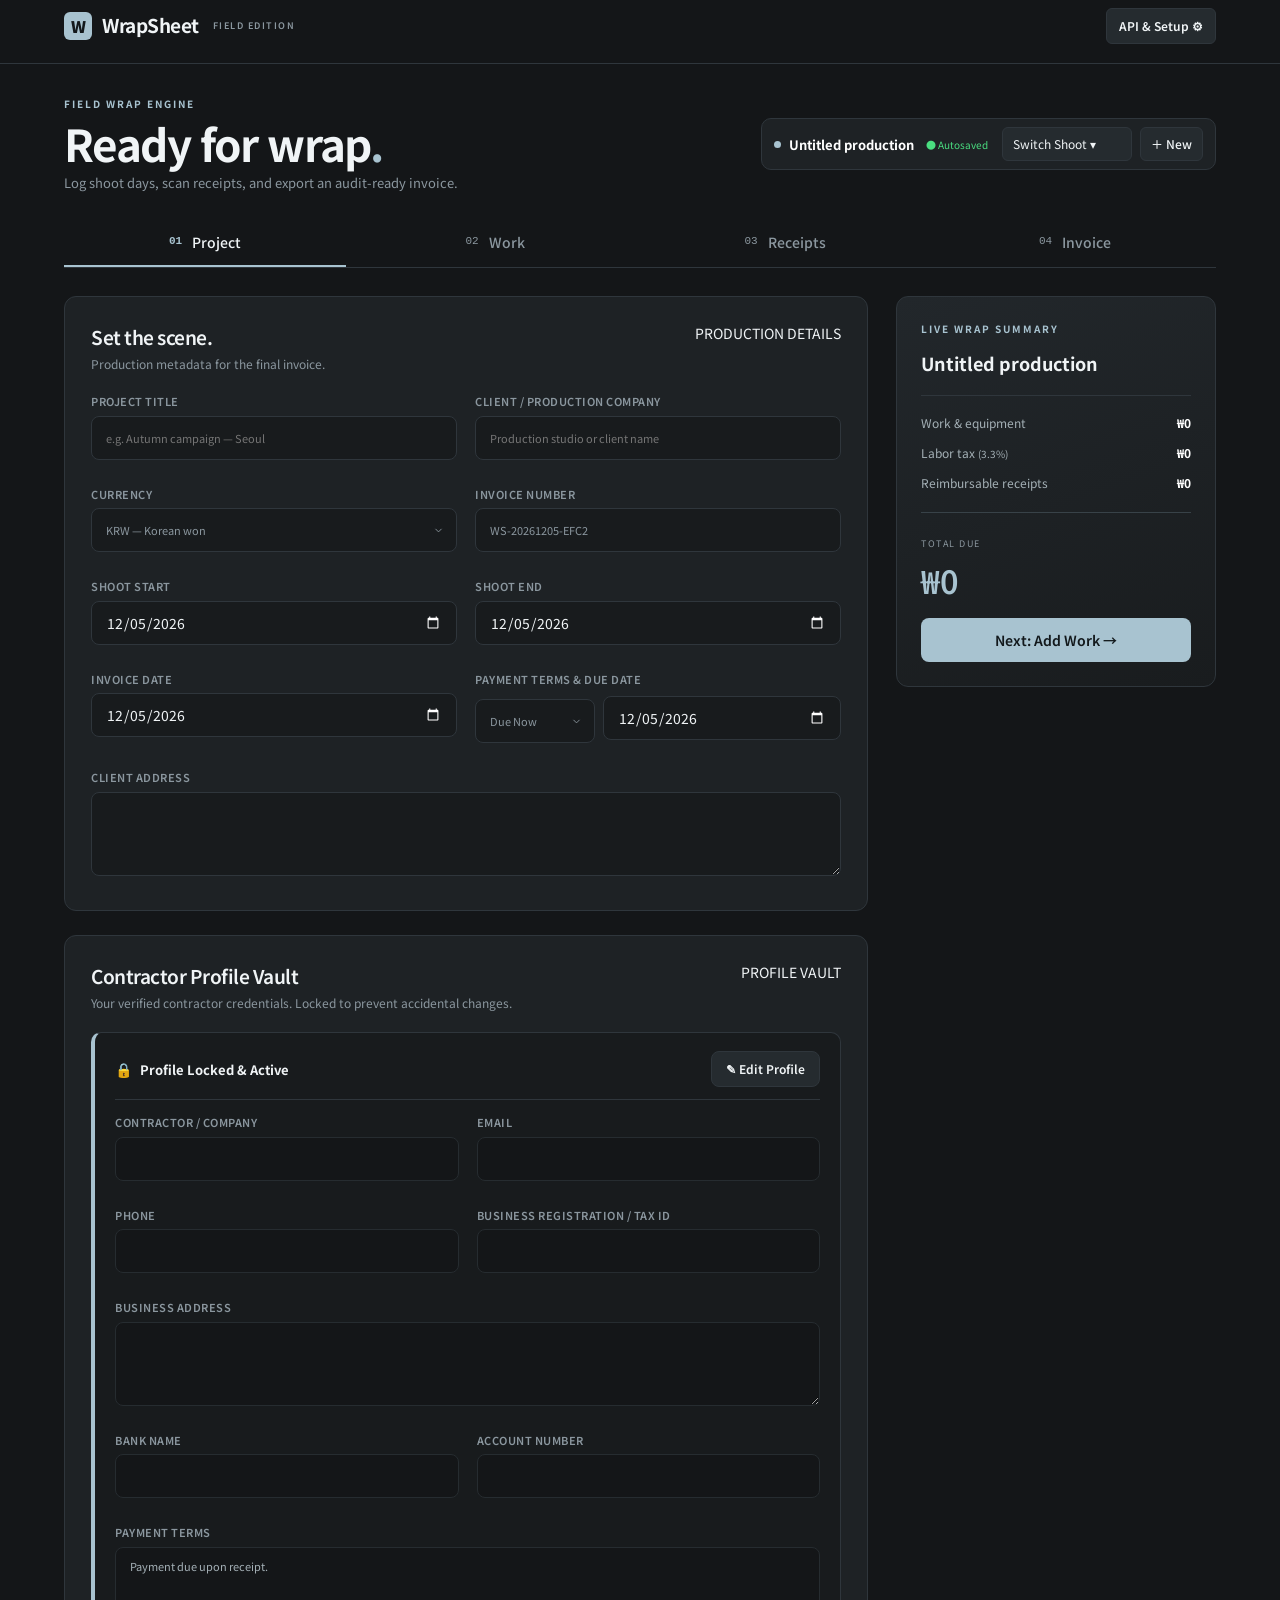
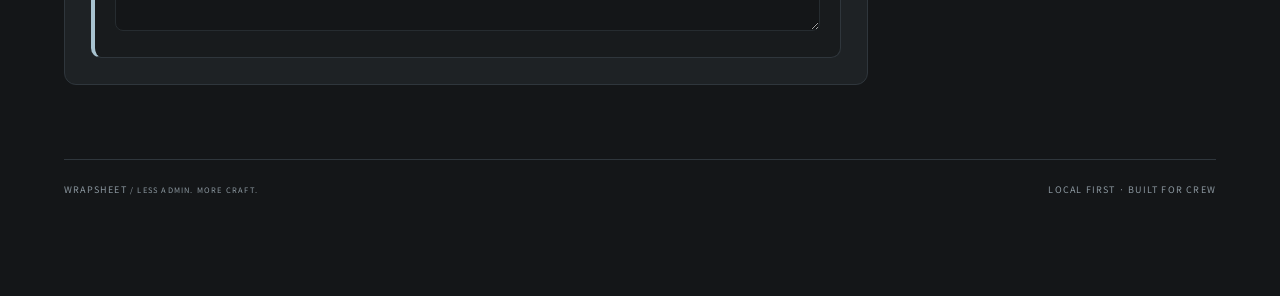
==== index.html @ 25bc0599 "invoice updated and small fixes" ====
<!doctype html>
<html lang="en">

<head>
    <meta charset="utf-8">
    <meta name="viewport" content="width=device-width, initial-scale=1, viewport-fit=cover">
    <meta name="apple-mobile-web-app-capable" content="yes">
    <meta name="apple-mobile-web-app-title" content="WrapSheet">
    <meta name="apple-mobile-web-app-status-bar-style" content="black-translucent">
    <meta name="theme-color" content="#141618">
    <meta name="description" content="Log shoot days, scan receipts, and generate an audit-ready invoice.">
    <title>WrapSheet — Ready for wrap.</title>
    <link rel="manifest" href="./manifest.json">
    <link rel="icon" href="./icon.svg">
    <link rel="apple-touch-icon" href="./icon-192.png">
    <link rel="stylesheet" href="./style.css">
    <script defer src="./vendor/html2pdf.bundle.min.js"></script>
    <script type="module" src="./app.js"></script>
</head>

<body>
    <header class="topbar">
        <a class="brand" href="#project">
            <span class="mark">W</span>
            WrapSheet
            <span class="beta">FIELD EDITION</span>
        </a>
        <div class="top-actions">
            <button id="settings-button" class="quiet setup-btn">API & Setup ⚙</button>
        </div>
    </header>

    <main>
        <div class="masthead">
            <div class="masthead-copy">
                <div class="eyebrow">FIELD WRAP ENGINE</div>
                <h1>Ready for wrap<span>.</span></h1>
                <p>Log shoot days, scan receipts, and export an audit-ready invoice.</p>
            </div>

            <!-- Streamlined Single-Row Production Deck -->
            <div class="project-deck">
                <div class="deck-current">
                    <span class="badge-dot"></span>
                    <strong id="deck-current-title">Untitled production</strong>
                    <span id="save-status" role="status">● Autosaved</span>
                </div>
                <div class="deck-controls">
                    <div class="switch-btn-wrap">
                        <select id="project-picker" aria-label="Switch shoot"></select>
                    </div>
                    <button id="new-project" class="action-btn" title="Create a new shoot">＋ New</button>
                </div>
            </div>
        </div>

        <nav class="steps" aria-label="Workspace steps">
            <button data-tab="project"><span>01</span> Project</button>
            <button data-tab="work"><span>02</span> Work</button>
            <button data-tab="receipts"><span>03</span> Receipts</button>
            <button data-tab="invoice"><span>04</span> Invoice</button>
        </nav>

        <div id="message" role="alert" hidden></div>

        <div class="workspace">
            <section id="view" aria-live="polite"></section>

            <aside class="summary">
                <div class="eyebrow">LIVE WRAP SUMMARY</div>
                <h2 id="summary-name">Untitled production</h2>
                <div class="rule"></div>
                <div class="sum-row"><span>Work & equipment</span><strong id="labor-total">₩0</strong></div>
                <div class="sum-row"><span>Labor tax <small id="tax-percent"></small></span><strong
                        id="tax-total">₩0</strong></div>
                <div class="sum-row"><span>Reimbursable receipts</span><strong id="expense-total">₩0</strong></div>
                <div class="total">
                    <span>TOTAL DUE</span>
                    <strong id="grand-total">₩0</strong>
                </div>
                <!-- Interactive jump pill -->
                <div id="receipt-status-pill" class="status-indicator-pill" title="Tap to view pending receipts" hidden>
                </div>
                <button id="primary-action-btn" class="primary wide">Next: Add Work →</button>
            </aside>
        </div>

        <footer>
            <span>WRAPSHEET <small> / LESS ADMIN. MORE CRAFT.</small></span>
            <span>LOCAL FIRST · BUILT FOR CREW</span>
        </footer>
    </main>

    <dialog id="receipt-inspect-modal">
        <div class="inspect-header">
            <span>Inspect Receipt Proof</span>
            <button type="button" id="close-inspect-modal" class="primary">Done</button>
        </div>
        <div class="inspect-body">
            <div class="inspect-img-pane">
                <img id="inspect-img-target" src="" alt="Receipt Large View">
            </div>
            <div class="inspect-form-pane" id="inspect-form-target"></div>
        </div>
    </dialog>

    <dialog id="settings">
        <form id="settings-form">
            <div class="section-head">
                <h2>API & Cloud Setup</h2>
                <button type="button" id="close-settings" aria-label="Close settings">×</button>
            </div>
            <p>Receipt OCR runs via Google Gemini Flash API. Your images stay on this device until scanned.</p>
            <label>Google Gemini API Key
                <input id="api-key" type="password" autocomplete="off"
                    placeholder="Paste your Google AI Studio API key">
            </label>
            <p class="hint">Stored in this browser's local memory only. Never uploaded to servers.</p>
            <div style="display:flex; gap:10px; margin-top:16px;">
                <button class="primary" type="submit" style="flex:1;">Save key</button>
                <button type="button" id="clear-key">Remove key</button>
            </div>
        </form>
    </dialog>

    <script type="module" src="./install.js"></script>
</body>

</html>
---- style.css ----
/* ==========================================================================
   SECTION 1: CORE RESETS & DESIGN TOKENS
   ========================================================================== */

@font-face {
  font-family: WrapKorean;
  src: url('./vendor/NotoSansKR.ttf') format('truetype');
  font-display: swap;
}

* {
  box-sizing: border-box;
  margin: 0;
  padding: 0;
}

:root {
  color-scheme: dark;
  --bg: #141618;
  --panel: #1e2225;
  --panel-card: #252a2e;
  --line: #2f363c;
  --muted: #8b979f;
  --text: #f0f4f6;
  --accent: #a8c3d0;
  --accent-hover: #c4d9e3;
  --green: #4ade80;
}

body {
  background: var(--bg);
  color: var(--text);
  font: 14px/1.5 -apple-system, BlinkMacSystemFont, 'Segoe UI', WrapKorean, sans-serif;
  -webkit-font-smoothing: antialiased;
}

button,
input,
select,
textarea {
  font: inherit;
  color: inherit;
}

button {
  cursor: pointer;
  border: 1px solid var(--line);
  background: #252b2f;
  border-radius: 8px;
  padding: 10px 18px;
  min-height: 44px;
  height: 44px;
  display: inline-flex;
  align-items: center;
  justify-content: center;
  gap: 8px;
  font-weight: 500;
  line-height: 1;
  transition: background 0.15s ease, border-color 0.15s ease;
}

button:hover {
  background: #2f373d;
  border-color: #434e56;
}

button:disabled {
  opacity: 0.45;
  cursor: not-allowed;
}

/* Base Form Inputs with Built-In Select Dropdown Arrow */
input:not([type="checkbox"]):not([type="radio"]),
select,
textarea {
  display: block;
  width: 100%;
  background: #181b1d;
  border: 1px solid var(--line);
  border-radius: 8px;
  padding: 10px 14px;
  min-height: 44px;
  height: 44px;
  -webkit-appearance: none;
  appearance: none;
}

select {
  padding-right: 32px !important;
  cursor: pointer;
  background-image: url('data:image/svg+xml;utf8,<svg xmlns="http://www.w3.org/2000/svg" width="12" height="12" viewBox="0 0 24 24" fill="none" stroke="%238b979f" stroke-width="2" stroke-linecap="round" stroke-linejoin="round"><polyline points="6 9 12 15 18 9"></polyline></svg>');
  background-repeat: no-repeat;
  background-position: right 12px center;
  background-size: 11px;
}

/* Date Input Vertical Centering */
input[type="date"] {
  min-height: 44px;
  height: 44px;
  display: inline-flex;
  align-items: center;
  justify-content: flex-start;
  padding: 0 14px !important;
  line-height: 44px !important;
  font-size: 14px;
  color: var(--text) !important;
  -webkit-text-fill-color: var(--text) !important;
  opacity: 1 !important;
}

input[type="date"]::-webkit-date-and-time-value {
  text-align: left;
  line-height: 44px !important;
  height: 44px !important;
  min-height: 44px !important;
  margin: 0 !important;
  padding: 0 !important;
  display: flex;
  align-items: center;
}

textarea {
  resize: vertical;
  min-height: 84px;
  height: auto;
  line-height: 1.5;
}

input:focus,
select:focus,
textarea:focus {
  outline: none;
  border-color: var(--accent);
  box-shadow: 0 0 0 1px var(--accent);
}

label {
  display: block;
  font-size: 11px;
  font-weight: 600;
  letter-spacing: 0.5px;
  text-transform: uppercase;
  color: var(--muted);
  margin-bottom: 8px;
}

label input:not([type="checkbox"]),
label select,
label textarea {
  margin-top: 6px;
  font-weight: 400;
  text-transform: none;
  letter-spacing: normal;
}

#message {
  padding: 14px 20px;
  border: 1px solid #aa7f5d;
  border-radius: 6px;
  background: #3d3026;
  color: #f0d7c2;
  margin-bottom: 20px;
}

dialog {
  position: fixed;
  inset: 0;
  margin: auto;
  max-width: 480px;
  width: calc(100% - 32px);
  background: #1e2225;
  color: var(--text);
  border: 1px solid var(--line);
  border-radius: 12px;
  padding: 24px;
  box-shadow: 0 12px 40px rgba(0, 0, 0, 0.6);
  z-index: 1000;
}

dialog::backdrop {
  background: rgba(0, 0, 0, 0.75);
  backdrop-filter: blur(4px);
}

.hint {
  font-size: 11px;
  color: var(--muted);
  margin-top: 6px;
}


/* ==========================================================================
   SECTION 2: HEADER & PRODUCTION DECK
   ========================================================================== */

.topbar {
  min-height: 64px;
  height: auto;
  padding-top: env(safe-area-inset-top);
  padding-left: max(5%, env(safe-area-inset-left));
  padding-right: max(5%, env(safe-area-inset-right));
  padding-bottom: 12px;
  border-bottom: 1px solid var(--line);
  display: flex;
  align-items: center;
  justify-content: space-between;
  background: #141618;
  position: relative;
  z-index: 50;
}

.brand {
  color: var(--text);
  text-decoration: none;
  display: flex;
  align-items: center;
  gap: 10px;
  font-size: 19px;
  font-weight: 700;
  letter-spacing: -0.5px;
}

.mark {
  background: var(--accent);
  color: #12181b;
  font-size: 16px;
  font-weight: 900;
  width: 28px;
  height: 28px;
  border-radius: 6px;
  display: flex;
  align-items: center;
  justify-content: center;
}

.beta {
  font-size: 9px;
  letter-spacing: 1.5px;
  color: var(--muted);
  font-weight: 600;
  margin-left: 4px;
}

.setup-btn {
  background: #252b2f;
  border: 1px solid var(--line);
  border-radius: 6px;
  font-size: 12px;
  font-weight: 600;
  color: var(--text);
  height: 36px;
  min-height: 36px;
  padding: 0 12px;
}

.setup-btn:hover {
  border-color: var(--accent);
}

main {
  max-width: 1400px;
  margin: auto;
  padding: 32px max(5%, env(safe-area-inset-right)) calc(100px + env(safe-area-inset-bottom)) max(5%, env(safe-area-inset-left));
}

.masthead {
  display: flex;
  justify-content: space-between;
  align-items: center;
  margin-bottom: 28px;
  gap: 20px;
}

.eyebrow {
  font-size: 10px;
  letter-spacing: 2px;
  color: var(--accent);
  font-weight: 700;
  text-transform: uppercase;
  margin-bottom: 8px;
}

h1 {
  font-size: clamp(28px, 3.5vw, 44px);
  line-height: 1.1;
  font-weight: 700;
  letter-spacing: -1.2px;
  margin-bottom: 6px;
}

h1 span {
  color: var(--accent);
}

.masthead p {
  font-size: 13px;
  color: var(--muted);
}

/* Production Deck */
.project-deck {
  display: flex;
  align-items: center;
  justify-content: space-between;
  gap: 14px;
  background: var(--panel);
  border: 1px solid var(--line);
  border-radius: 10px;
  padding: 8px 12px;
  min-height: 48px;
}

.deck-current {
  display: flex;
  align-items: center;
  gap: 8px;
}

.badge-dot {
  width: 7px;
  height: 7px;
  border-radius: 50%;
  background: var(--accent);
  flex-shrink: 0;
}

.deck-current strong {
  font-size: 13px;
  color: #fff;
  max-width: 180px;
  white-space: nowrap;
  overflow: hidden;
  text-overflow: ellipsis;
}

#save-status {
  font-size: 10px;
  color: var(--green);
  margin-left: 4px;
  white-space: nowrap;
}

.deck-controls {
  display: flex;
  align-items: center;
  gap: 8px;
}

.switch-btn-wrap {
  position: relative;
  width: 130px;
}

.switch-btn-wrap select {
  height: 34px !important;
  min-height: 34px !important;
  padding: 4px 26px 4px 10px !important;
  font-size: 12px !important;
  border-radius: 6px;
  background: #252b2f;
  border: 1px solid var(--line);
  cursor: pointer;
}

.deck-controls .action-btn {
  height: 34px;
  min-height: 34px;
  padding: 0 10px;
  font-size: 12px;
  border-radius: 6px;
  white-space: nowrap;
}

.steps {
  display: grid;
  grid-template-columns: repeat(4, 1fr);
  border-bottom: 1px solid var(--line);
  margin-bottom: 28px;
  gap: 8px;
}

.steps button {
  border: 0;
  border-bottom: 2px solid transparent;
  border-radius: 0;
  background: transparent;
  text-align: left;
  padding: 14px 12px 16px;
  font-size: 14px;
  color: var(--muted);
  display: flex;
  align-items: center;
  gap: 10px;
  min-height: auto;
  height: auto;
}

.steps button span {
  font-size: 11px;
  font-family: monospace;
  color: var(--muted);
}

.steps button.active {
  color: var(--text);
  border-color: var(--accent);
}

.steps button.active span {
  color: var(--accent);
  font-weight: bold;
}


/* ==========================================================================
   SECTION 3: WORKSPACE & PROFILE VAULT CARD
   ========================================================================== */

.workspace {
  display: grid;
  grid-template-columns: minmax(0, 1fr) 320px;
  gap: 28px;
  align-items: start;
}

.panel {
  padding: 26px;
  border: 1px solid var(--line);
  background: var(--panel);
  border-radius: 12px;
  margin-bottom: 24px;
}

.section-head {
  display: flex;
  justify-content: space-between;
  align-items: flex-start;
  gap: 12px;
  margin-bottom: 20px;
}

.section-head h2 {
  font-size: 19px;
  font-weight: 600;
  letter-spacing: -0.5px;
}

.section-head p {
  font-size: 12px;
  color: var(--muted);
  margin-top: 4px;
}

.form-grid {
  display: grid;
  grid-template-columns: repeat(2, minmax(0, 1fr));
  gap: 18px;
}

.full {
  grid-column: 1/-1;
}

/* Contractor Profile Vault Card */
.profile-vault-card {
  background: #181b1d;
  border: 1px solid var(--line);
  border-radius: 10px;
  padding: 18px 20px;
  transition: border-color 0.2s ease;
}

.profile-vault-card.locked {
  border-left: 4px solid var(--accent);
}

.profile-vault-card.editing {
  border: 1px dashed var(--accent);
  background: #1a1e21;
}

.profile-vault-card input:disabled,
.profile-vault-card textarea:disabled {
  background: #141618 !important;
  color: #a4b0b6 !important;
  border-color: #262c30 !important;
  cursor: not-allowed;
}

.vault-top {
  display: flex;
  justify-content: space-between;
  align-items: center;
  padding-bottom: 12px;
  border-bottom: 1px solid var(--line);
}

.vault-status {
  display: flex;
  align-items: center;
  gap: 8px;
  font-size: 13px;
  color: var(--text);
}

.vault-icon {
  font-size: 14px;
}

.vault-top .action-btn {
  height: 36px;
  min-height: 36px;
  padding: 0 14px;
  font-size: 12px;
  font-weight: 600;
}

/* Terms Split Row */
.terms-due-cell {
  width: 100%;
}

.terms-split-row {
  display: flex;
  gap: 8px;
  align-items: center;
  margin-top: 6px;
  width: 100%;
}

.terms-split-row .select-chevron-wrap {
  width: 120px;
}

.terms-split-row input[type="date"] {
  flex: 1;
  margin: 0 !important;
  height: 44px !important;
  min-height: 44px !important;
}

.row-card {
  padding: 20px;
  background: var(--panel-card);
  border: 1px solid var(--line);
  border-radius: 10px;
  margin: 16px 0;
}

.row-top {
  display: flex;
  justify-content: space-between;
  align-items: center;
  margin-bottom: 16px;
}

.row-top strong {
  color: var(--accent);
  font-size: 14px;
  font-family: monospace;
}

.remove {
  font-size: 11px;
  padding: 4px 12px;
  min-height: 32px;
  height: 32px;
  background: transparent;
  color: #e58783;
  border-color: #553333;
}

.remove:hover {
  background: #3d2323;
}

.check-pill {
  display: inline-flex;
  align-items: center;
  gap: 10px;
  background: #181b1d;
  border: 1px solid var(--line);
  padding: 8px 14px;
  border-radius: 8px;
  cursor: pointer;
  margin-top: 14px;
  font-size: 12px;
  font-weight: 500;
  color: var(--text);
  width: fit-content;
  user-select: none;
}

.check-pill input[type="checkbox"] {
  width: 18px !important;
  min-height: 18px !important;
  height: 18px !important;
  margin: 0 !important;
  cursor: pointer;
  accent-color: var(--accent);
  display: inline-block !important;
}

.receipt-card .actions button {
  height: 38px !important;
  min-height: 38px !important;
  font-size: 13px !important;
  padding: 0 16px !important;
  font-weight: 600;
  border-radius: 8px;
}

.ocr-notice-bar {
  display: flex;
  align-items: center;
  gap: 8px;
  background: rgba(168, 195, 208, 0.08);
  border: 1px solid rgba(168, 195, 208, 0.2);
  border-radius: 8px;
  padding: 10px 14px;
  margin-bottom: 16px;
  font-size: 12px;
  color: var(--text);
}

.ocr-notice-bar a {
  color: var(--accent);
  text-decoration: underline;
  cursor: pointer;
}

.upload-box {
  border: 1px dashed #3e4950;
  background: #181c1e;
  border-radius: 12px;
  text-align: center;
  padding: 24px 16px;
  transition: border-color 0.2s ease, background 0.2s ease;
}

.upload-box.dragover {
  border-color: var(--accent);
  background: #1e262b;
}

.upload-box .box-icon {
  width: 32px;
  height: 32px;
  fill: var(--accent);
  margin: 0 auto 10px;
  display: block;
}

.upload-box h3 {
  font-size: 16px;
  font-weight: 600;
  margin-bottom: 4px;
}

.upload-box p {
  font-size: 12px;
  color: var(--muted);
}

.file-actions-grid {
  display: flex;
  justify-content: center;
  gap: 12px;
  margin-top: 16px;
  flex-wrap: wrap;
}

.file-actions-grid .file-button,
.file-actions-grid button {
  cursor: pointer;
  border: 1px solid var(--line);
  background: #252b2f !important;
  color: var(--text) !important;
  border-radius: 8px;
  padding: 10px 18px;
  min-height: 44px;
  height: 44px;
  font-size: 13px;
  font-weight: 600;
  display: inline-flex;
  align-items: center;
  justify-content: center;
  gap: 8px;
}

.file-actions-grid .file-button:hover,
.file-actions-grid button:hover {
  background: #2f373d !important;
  border-color: var(--accent) !important;
}

.file-button input {
  position: absolute;
  opacity: 0;
  width: 1px;
  height: 1px;
  pointer-events: none;
}

.btn-icon {
  width: 16px;
  height: 16px;
  fill: currentColor;
}

.receipt-card {
  display: grid;
  grid-template-columns: 80px 1fr;
  gap: 16px;
}

.receipt-image {
  width: 80px;
  height: 80px;
  object-fit: cover;
  background: #101213;
  border-radius: 8px;
}

.badge {
  font-size: 10px;
  font-weight: 600;
  color: #dcb378;
}

.badge.verified {
  color: var(--green);
}

/* Wrap Sidebar & Jump Pill */
.summary {
  border: 1px solid var(--line);
  border-radius: 12px;
  padding: 24px;
  background: linear-gradient(160deg, #22272b, #191c1e);
  position: sticky;
  top: 24px;
}

.summary h2 {
  font-size: 18px;
  margin: 14px 0;
  overflow-wrap: anywhere;
}

.rule {
  height: 1px;
  background: var(--line);
  margin: 18px 0;
}

.sum-row {
  display: flex;
  justify-content: space-between;
  font-size: 12px;
  color: #a4b0b6;
  margin: 12px 0;
}

.sum-row strong {
  color: #fff;
}

.total {
  border-top: 1px solid #384248;
  padding-top: 18px;
  margin-top: 20px;
}

.total span {
  font-size: 9px;
  letter-spacing: 1.5px;
  color: var(--muted);
}

.total strong {
  display: block;
  font-size: 32px;
  font-weight: 600;
  color: var(--accent);
  margin: 4px 0 14px;
}

.status-indicator-pill {
  font-size: 11px;
  font-weight: 600;
  border-radius: 6px;
  padding: 6px 10px;
  margin: 10px 0 14px;
  text-align: center;
  cursor: pointer;
  transition: filter 0.1s ease;
}

.status-indicator-pill:hover {
  filter: brightness(1.15);
}

.status-indicator-pill.pending {
  color: #dcb378;
  background: rgba(220, 179, 120, 0.14);
  border: 1px solid rgba(220, 179, 120, 0.35);
}

.status-indicator-pill.verified {
  color: var(--green);
  background: rgba(74, 222, 128, 0.12);
  border: 1px solid rgba(74, 222, 128, 0.25);
  cursor: default;
}

.primary {
  background: var(--accent);
  color: #12181b;
  border: 0;
  font-weight: 600;
}

.primary:hover {
  background: var(--accent-hover);
}

.wide {
  width: 100%;
  justify-content: center;
}

footer {
  display: flex;
  justify-content: space-between;
  gap: 20px;
  border-top: 1px solid var(--line);
  margin-top: 50px;
  padding-top: 23px;
  font-size: 9px;
  letter-spacing: 1.2px;
  color: var(--muted);
}


/* ==========================================================================
   SECTION 4: INVOICE PAPER & ARCHITECTURAL PRESETS
   ========================================================================== */

.swatch-group {
  display: flex;
  gap: 12px;
  margin-top: 8px;
  align-items: center;
}

.swatch-btn {
  width: 28px;
  height: 28px;
  min-height: 28px;
  padding: 0;
  border-radius: 50%;
  border: 2px solid transparent;
  cursor: pointer;
  transition: transform 0.15s ease;
}

.swatch-btn.active {
  border-color: #ffffff;
  transform: scale(1.15);
  box-shadow: 0 0 10px rgba(255, 255, 255, 0.4);
}

.deck-row {
  display: flex;
  gap: 12px;
  align-items: center;
  margin-top: 16px;
  flex-wrap: wrap;
}

.file-button.deck-btn {
  background: #252b2f !important;
  color: #f0f4f6 !important;
  border: 1px solid var(--line) !important;
  font-weight: 600;
  padding: 10px 16px;
  min-height: 44px;
  height: 44px;
  display: inline-flex;
  align-items: center;
  gap: 8px;
  cursor: pointer;
  border-radius: 8px;
}

.invoice-action-bar {
  display: flex;
  gap: 12px;
  margin-top: 24px;
  flex-wrap: wrap;
}

.invoice-action-bar button {
  flex: 1;
  min-width: 140px;
  height: 44px;
  display: inline-flex;
  align-items: center;
  justify-content: center;
  gap: 8px;
  font-size: 13px;
  font-weight: 600;
}

.invoice-action-bar .primary {
  flex: 1.2;
}

.preview-prompt-bar {
  display: flex;
  justify-content: space-between;
  align-items: center;
  margin: 22px 0 10px;
  padding: 0 4px;
}

.preview-prompt-bar span {
  font-size: 11px;
  letter-spacing: 0.5px;
  text-transform: uppercase;
  color: var(--muted);
  font-weight: 600;
}

.edit-zoom-pill {
  font-size: 11px;
  font-weight: 600;
  color: var(--accent);
  background: rgba(168, 195, 208, 0.12);
  border: 1px solid rgba(168, 195, 208, 0.3);
  padding: 6px 14px;
  border-radius: 20px;
  cursor: pointer;
  display: inline-flex;
  align-items: center;
  gap: 6px;
}

.preview-viewport-box {
  width: 100%;
  background: #101214;
  border: 1px solid var(--line);
  border-radius: 12px;
  overflow-x: auto;
  overflow-y: hidden;
  padding: 20px 16px;
  display: flex;
  justify-content: center;
  align-items: flex-start;
  cursor: pointer;
}

.preview-scaler-stage {
  width: 680px;
  transform-origin: top center;
  flex-shrink: 0;
  transition: transform 0.15s ease;
}

/* Original Clean Sheet Styling */
.invoice-paper {
  background: #ffffff;
  color: #1a1a1a;
  padding: 44px 40px;
  width: 680px;
  min-width: 680px;
  box-shadow: 0 4px 28px rgba(0, 0, 0, 0.45);
  font: 12px/1.65 WrapKorean, -apple-system, BlinkMacSystemFont, sans-serif;
  border-radius: 4px;
  box-sizing: border-box;
}

#scaler-viewport .invoice-paper {
  pointer-events: none;
}

#scaler-viewport .invoice-paper [data-edit] {
  outline: none !important;
  background: transparent !important;
}

#invoice-modal-content [contenteditable="true"],
#invoice-modal-content [data-edit] {
  outline: 1px dashed rgba(168, 195, 208, 0.75) !important;
  outline-offset: 2px;
  border-radius: 2px;
  cursor: text;
  background: rgba(168, 195, 208, 0.12);
  padding: 1px 4px;
}

/* Header */
.invoice-paper .invoice-header {
  display: flex;
  justify-content: space-between;
  align-items: flex-start;
  border-top: 6px solid var(--invoice-accent, #a8c3d0);
  border-bottom: 1.5px solid #1a1a1a;
  padding: 18px 0 14px;
  margin-bottom: 20px;
}

.invoice-paper .logo {
  max-height: 44px;
  margin-bottom: 8px;
  display: block;
}

.invoice-paper h1 {
  font-size: 21px;
  font-weight: 800;
  letter-spacing: 0.5px;
  text-transform: uppercase;
  color: #000;
  margin: 0 0 4px;
}

.invoice-paper .inv-meta {
  text-align: right;
  font-size: 11px;
  color: #333;
}

.invoice-paper .inv-tag {
  background: #252b2f;
  color: #fff;
  font-weight: 800;
  font-size: 10px;
  padding: 4px 10px;
  border-radius: 4px;
  letter-spacing: 0.5px;
  display: inline-block;
  margin-bottom: 6px;
}

/* Original Rounded Dual Card: Client & Shoot */
.invoice-paper .bill-to-strip {
  display: grid;
  grid-template-columns: 1fr 1fr;
  gap: 20px;
  background: #f7f9fa;
  padding: 14px 18px;
  border-radius: 8px;
  margin-bottom: 22px;
  border: 1px solid #eef0f2;
}

.invoice-paper .bill-to-strip small {
  font-size: 9px;
  font-weight: 700;
  letter-spacing: 1px;
  color: #666;
  display: block;
  margin-bottom: 2px;
}

.invoice-paper .bill-to-strip strong {
  font-size: 13px;
  color: #000;
}

.invoice-paper .bill-to-strip p {
  font-size: 11px;
  color: #555;
  margin-top: 2px;
}

/* Headings */
.invoice-paper h2 {
  font-size: 13px;
  font-weight: 800;
  letter-spacing: 0.5px;
  text-transform: uppercase;
  margin: 24px 0 10px;
  color: #111;
}

/* Clean Tables Without Vertical Lines */
.invoice-paper table {
  width: 100%;
  border-collapse: collapse;
  margin: 10px 0 6px;
}

.invoice-paper th {
  background: transparent;
  color: #111;
  font-size: 11px;
  font-weight: 800;
  padding: 8px 4px;
  text-align: left;
  border-bottom: 1.5px solid #1a1a1a;
}

.invoice-paper td {
  padding: 10px 4px;
  border-bottom: 1px solid #eee;
  font-size: 11px;
}

.invoice-paper td:last-child,
.invoice-paper th:last-child {
  text-align: right;
}

/* Right-Aligned Totals Block */
.invoice-paper .invoice-totals {
  margin: 20px 0 22px auto;
  max-width: 290px;
  border-top: 1.5px solid #1a1a1a;
  padding-top: 6px;
}

.invoice-paper .invoice-totals div {
  display: flex;
  justify-content: space-between;
  padding: 5px 0;
  font-size: 11px;
}

.invoice-paper .amount-due {
  background: #edf2f5;
  border-top: 2px solid var(--invoice-accent, #a8c3d0);
  margin-top: 8px;
  padding: 10px 8px !important;
  border-radius: 4px;
  font-size: 15px !important;
  font-weight: 800;
  color: #000;
}

.invoice-paper .payment-block,
.invoice-paper .notes-block {
  margin-top: 22px;
}

.invoice-paper .payment-block p,
.invoice-paper .notes-block p {
  font-size: 11px;
  line-height: 1.6;
  color: #444;
}

.invoice-paper .proof-section {
  margin-top: 36px;
  padding-top: 20px;
  border-top: 1px solid #ddd;
}

.invoice-paper .proof-grid {
  display: grid;
  grid-template-columns: repeat(2, 1fr);
  gap: 14px;
}

.invoice-paper .proof-grid figure {
  border: 1px solid #e0e0e0;
  padding: 8px;
  border-radius: 4px;
  background: #fafafa;
  break-inside: avoid;
}

.invoice-paper .proof-grid figure img {
  width: 100%;
  height: 180px;
  object-fit: contain;
  background: #fff;
  border-radius: 2px;
}

.invoice-paper .proof-grid figure figcaption {
  font-size: 9px;
  color: #555;
  margin-top: 6px;
  text-align: center;
}

.invoice-paper .invoice-footer {
  margin-top: 36px;
  padding-top: 14px;
  border-top: 1px solid #e5e5e5;
  display: flex;
  justify-content: space-between;
  font-size: 9px;
  color: #777;
  letter-spacing: 1px;
  text-transform: uppercase;
}

/* Modals & Dialogs */
dialog#invoice-zoom-modal {
  width: 100vw;
  max-width: 100vw;
  height: 100dvh;
  max-height: 100dvh;
  border: 0;
  border-radius: 0;
  background: transparent;
  padding: 0;
  margin: 0;
  overflow: hidden;
  display: none;
  flex-direction: column;
}

dialog#invoice-zoom-modal[open] {
  display: flex;
}

.zoom-modal-header {
  min-height: 56px;
  padding-top: env(safe-area-inset-top);
  padding-left: max(16px, env(safe-area-inset-left));
  padding-right: max(16px, env(safe-area-inset-right));
  padding-bottom: 10px;
  background: #1e2225;
  border-bottom: 1px solid var(--line);
  display: flex;
  justify-content: space-between;
  align-items: center;
  z-index: 100;
  flex-shrink: 0;
}

.zoom-modal-header span {
  font-size: 13px;
  font-weight: 600;
  color: var(--text);
}

.zoom-modal-header button {
  height: 38px;
  min-height: 38px;
  padding: 0 16px;
  font-size: 13px;
}

.zoom-modal-body {
  flex: 1;
  overflow-y: auto;
  overflow-x: auto;
  -webkit-overflow-scrolling: touch;
  padding: 24px 16px calc(50px + env(safe-area-inset-bottom));
  display: flex;
  justify-content: center;
  align-items: flex-start;
  background: rgba(13, 15, 16, 0.95);
  cursor: pointer;
}

.zoom-modal-body>.invoice-paper {
  cursor: default;
}

dialog#receipt-inspect-modal {
  width: 92vw;
  max-width: 960px;
  height: 88dvh;
  max-height: 88dvh;
  background: #181b1d;
  border: 1px solid var(--line);
  border-radius: 12px;
  padding: 0;
  margin: auto;
  overflow: hidden;
  display: none;
  flex-direction: column;
}

dialog#receipt-inspect-modal[open] {
  display: flex;
}

.inspect-header {
  min-height: 52px;
  padding: 0 18px;
  background: #1e2225;
  border-bottom: 1px solid var(--line);
  display: flex;
  justify-content: space-between;
  align-items: center;
  flex-shrink: 0;
}

.inspect-header span {
  font-weight: 600;
  font-size: 13px;
  color: var(--text);
}

.inspect-body {
  flex: 1;
  display: grid;
  grid-template-columns: 1fr 1fr;
  overflow: hidden;
  background: #101214;
}

.inspect-img-pane {
  background: #090a0b;
  overflow: auto;
  display: flex;
  align-items: center;
  justify-content: center;
  padding: 16px;
  border-right: 1px solid var(--line);
}

.inspect-img-pane img {
  max-width: 100%;
  max-height: 100%;
  object-fit: contain;
  border-radius: 6px;
  box-shadow: 0 4px 20px rgba(0, 0, 0, 0.5);
}

.inspect-form-pane {
  padding: 24px;
  overflow-y: auto;
  -webkit-overflow-scrolling: touch;
}

/* Preset 2: Swiss */
.invoice-theme-swiss .swiss-head {
  display: flex;
  justify-content: space-between;
  align-items: flex-end;
  border-bottom: 2px solid #000;
  padding-bottom: 14px;
  margin-bottom: 20px;
}

.invoice-theme-swiss .swiss-head h2 {
  margin: 0;
  font-size: 20px;
  font-weight: 900;
}

.invoice-theme-swiss .swiss-head h1 {
  margin: 0;
  font-size: 18px;
}

.invoice-theme-swiss .swiss-quad {
  display: grid;
  grid-template-columns: repeat(4, 1fr);
  gap: 12px;
  padding-bottom: 16px;
  border-bottom: 1px solid #ddd;
  margin-bottom: 16px;
}

.invoice-theme-swiss .swiss-quad small {
  font-size: 8px;
  color: #888;
  letter-spacing: 1px;
  display: block;
}

/* Preset 3: Field */
.invoice-theme-field .field-banner {
  background: #111;
  color: #fff;
  font-family: monospace;
  font-size: 10px;
  font-weight: 700;
  padding: 6px 10px;
  display: flex;
  justify-content: space-between;
  margin-bottom: 16px;
}

.invoice-theme-field .field-trio {
  display: grid;
  grid-template-columns: repeat(3, 1fr);
  gap: 10px;
  border: 1px solid #222;
  padding: 10px;
  margin-bottom: 20px;
}

.invoice-theme-field .field-trio small {
  font-size: 8px;
  color: #666;
  display: block;
}

/* Clean PDF Export Boundaries */
.exporting {
  width: 760px !important;
  min-width: 760px !important;
  transform: none !important;
}

.exporting tr,
.exporting figure,
.exporting .invoice-totals {
  break-inside: avoid !important;
  page-break-inside: avoid !important;
  -webkit-column-break-inside: avoid !important;
}


/* ==========================================================================
   SECTION 5: MOBILE APP RESPONSIVE MODE (≤ 760px)
   ========================================================================== */

@media (max-width: 1050px) {
  .workspace {
    grid-template-columns: minmax(0, 1fr) 280px;
    gap: 18px;
  }
}

@media (max-width: 760px) {

  html,
  body {
    width: 100%;
    max-width: 100vw;
    overflow-x: hidden;
  }

  body {
    user-select: none;
    -webkit-user-select: none;
  }

  input:not([type="checkbox"]):not([type="radio"]),
  select,
  textarea,
  [contenteditable] {
    user-select: text;
    -webkit-user-select: text;
    font-size: 16px !important;
  }

  .topbar {
    min-height: calc(56px + env(safe-area-inset-top));
    height: auto;
    padding-top: max(12px, env(safe-area-inset-top));
    padding-left: max(16px, env(safe-area-inset-left));
    padding-right: max(16px, env(safe-area-inset-right));
    padding-bottom: 12px;
  }

  .brand {
    font-size: 17px;
  }

  .mark {
    width: 26px;
    height: 26px;
    font-size: 15px;
  }

  .beta {
    display: none;
  }

  main {
    display: flex;
    flex-direction: column;
    padding: 16px max(16px, env(safe-area-inset-right)) calc(95px + env(safe-area-inset-bottom)) max(16px, env(safe-area-inset-left)) !important;
  }

  .masthead {
    order: 1;
    display: flex;
    flex-direction: column;
    align-items: stretch;
    gap: 14px;
    margin-bottom: 18px;
  }

  .masthead-copy h1 {
    font-size: 26px;
  }

  .project-deck {
    width: 100%;
    max-width: 100%;
    padding: 8px 10px;
  }

  .deck-current strong {
    max-width: 130px;
  }

  .switch-btn-wrap {
    width: 110px;
  }

  .steps {
    order: 2;
    display: grid;
    grid-template-columns: repeat(4, 1fr);
    gap: 4px;
    margin-bottom: 18px;
    background: #181b1d;
    padding: 4px;
    border-radius: 10px;
    border: 1px solid var(--line);
  }

  .steps button {
    justify-content: center;
    padding: 9px 2px;
    font-size: 12px;
    border-radius: 8px;
    border: 0;
  }

  .steps button span {
    display: none;
  }

  .steps button.active {
    background: var(--accent);
    color: #12181b;
    font-weight: 700;
  }

  .workspace {
    order: 3;
    display: block;
    width: 100%;
    margin-bottom: calc(90px + env(safe-area-inset-bottom));
  }

  #view {
    width: 100%;
    min-width: 0;
  }

  .panel {
    padding: 20px 16px;
    border-radius: 12px;
  }

  .form-grid {
    grid-template-columns: 1fr !important;
    gap: 14px;
  }

  .terms-split-row {
    display: flex !important;
    flex-direction: row !important;
    gap: 8px !important;
  }

  .summary {
    position: fixed !important;
    bottom: 0 !important;
    top: auto !important;
    left: 0 !important;
    right: 0 !important;
    width: 100% !important;
    height: auto !important;
    min-height: calc(64px + env(safe-area-inset-bottom)) !important;
    max-height: calc(85px + env(safe-area-inset-bottom)) !important;
    z-index: 999 !important;
    background: rgba(20, 23, 25, 0.98) !important;
    backdrop-filter: blur(16px);
    -webkit-backdrop-filter: blur(16px);
    border: 0 !important;
    border-top: 1px solid #363e44 !important;
    border-radius: 14px 14px 0 0 !important;
    padding: 10px 16px max(14px, env(safe-area-inset-bottom)) !important;
    display: flex !important;
    flex-direction: row !important;
    justify-content: space-between !important;
    align-items: center !important;
    box-sizing: border-box !important;
  }

  .summary .eyebrow,
  .summary h2,
  .summary .rule,
  .summary .sum-row,
  .summary>p,
  .summary .local-note {
    display: none !important;
  }

  .summary .total {
    border: 0 !important;
    padding: 0 !important;
    margin: 0 !important;
  }

  .summary .total span {
    font-size: 9px;
    letter-spacing: 1px;
    color: #8fa0aa;
  }

  .summary .total strong {
    font-size: 19px;
    color: var(--accent);
    line-height: 1.1;
    margin: 2px 0 0;
  }

  .summary button.primary {
    min-height: 42px !important;
    height: 42px !important;
    font-size: 13px;
    padding: 0 16px;
    border-radius: 8px;
    margin: 0;
    width: auto !important;
    display: inline-flex;
    align-items: center;
    justify-content: center;
  }

  dialog#receipt-inspect-modal {
    width: 100vw;
    max-width: 100vw;
    height: 100dvh;
    max-height: 100dvh;
    border-radius: 0;
  }

  .inspect-body {
    grid-template-columns: 1fr;
    grid-template-rows: 240px 1fr;
  }

  .inspect-img-pane {
    border-right: 0;
    border-bottom: 1px solid var(--line);
    padding: 10px;
  }

  .inspect-form-pane {
    padding: 16px;
  }

  footer {
    display: none;
  }
}
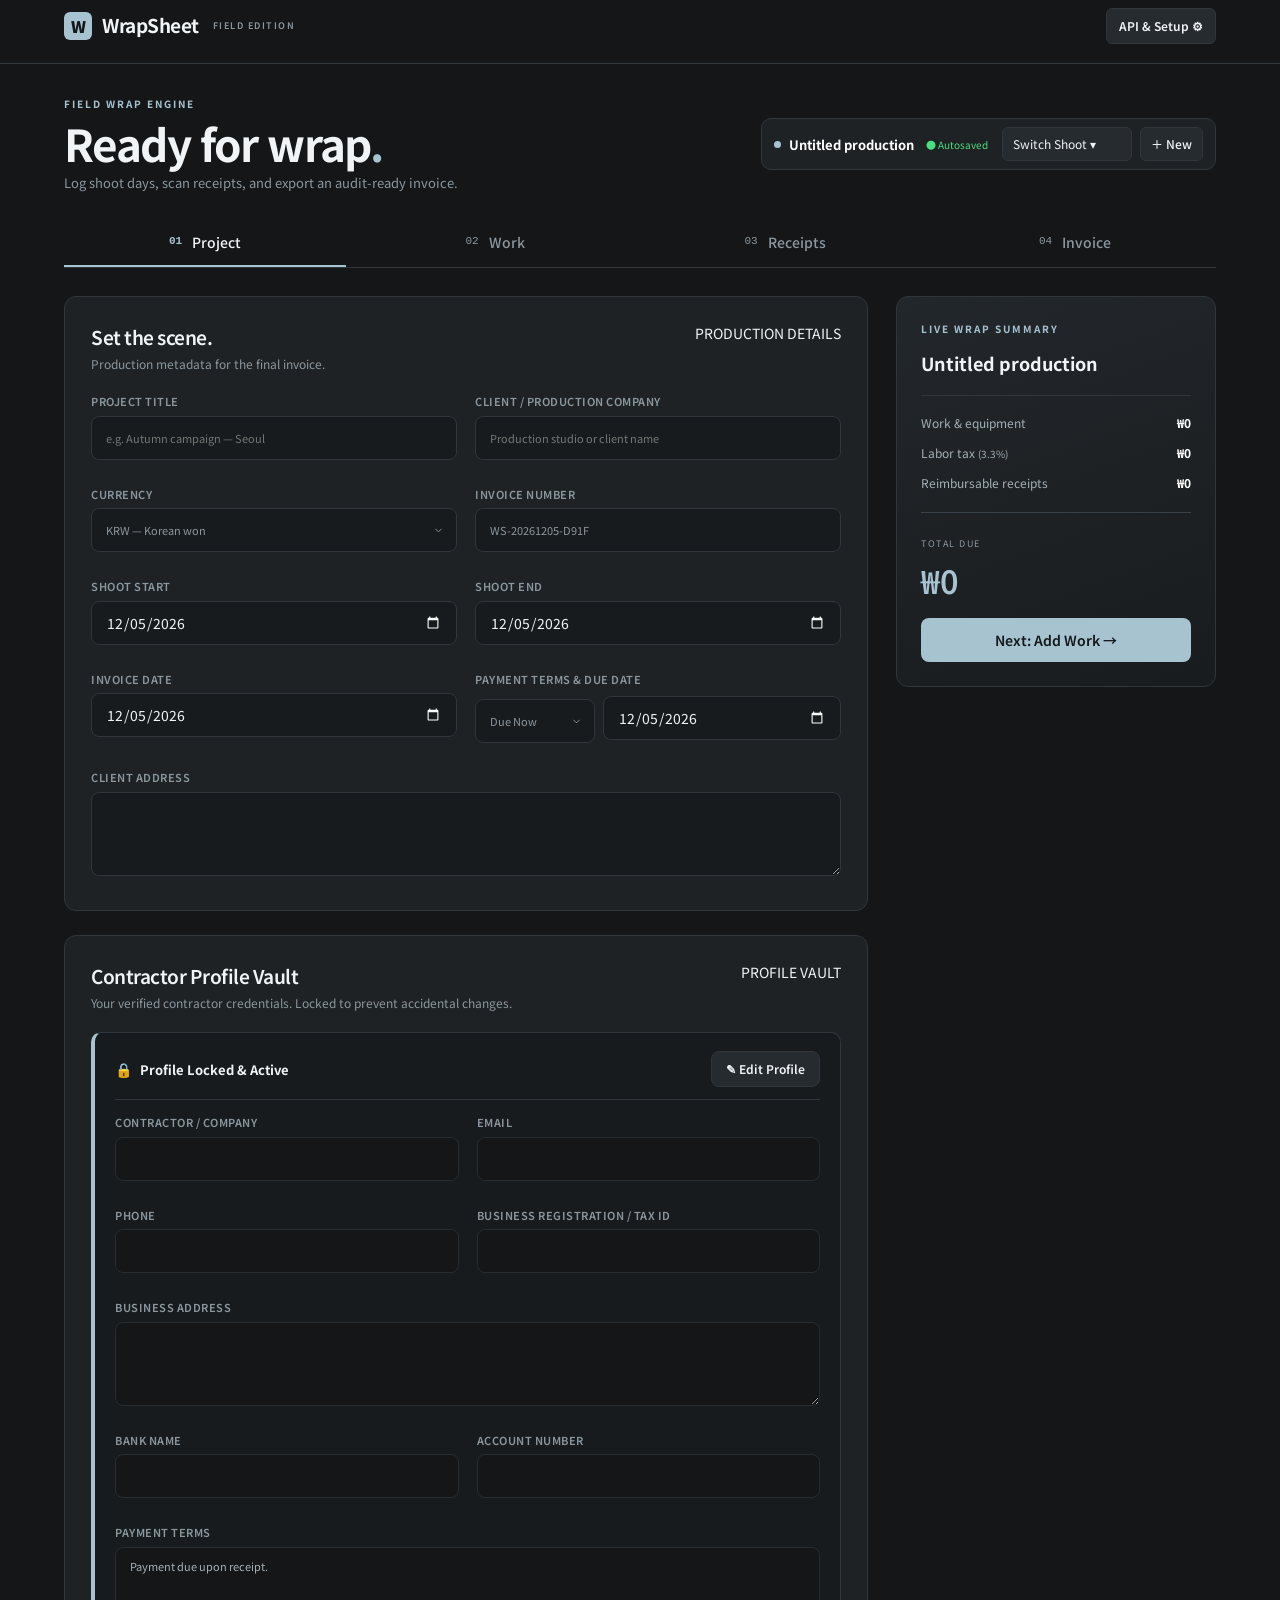
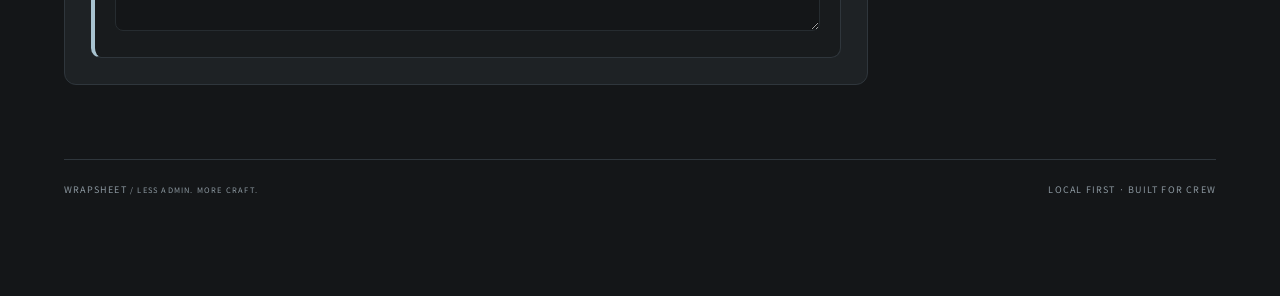
==== commit 32625088: "look update 0912" ====
--- a/index.html
+++ b/index.html
@@ -38,7 +38,6 @@
                 <p>Log shoot days, scan receipts, and export an audit-ready invoice.</p>
             </div>
 
-            <!-- Streamlined Single-Row Production Deck -->
             <div class="project-deck">
                 <div class="deck-current">
                     <span class="badge-dot"></span>
@@ -78,7 +77,6 @@
                     <span>TOTAL DUE</span>
                     <strong id="grand-total">₩0</strong>
                 </div>
-                <!-- Interactive jump pill -->
                 <div id="receipt-status-pill" class="status-indicator-pill" title="Tap to view pending receipts" hidden>
                 </div>
                 <button id="primary-action-btn" class="primary wide">Next: Add Work →</button>
--- a/style.css
+++ b/style.css
@@ -69,7 +69,6 @@
   cursor: not-allowed;
 }
 
-/* Base Form Inputs with Built-In Select Dropdown Arrow */
 input:not([type="checkbox"]):not([type="radio"]),
 select,
 textarea {
@@ -94,7 +93,6 @@
   background-size: 11px;
 }
 
-/* Date Input Vertical Centering */
 input[type="date"] {
   min-height: 44px;
   height: 44px;
@@ -298,7 +296,6 @@
   color: var(--muted);
 }
 
-/* Production Deck */
 .project-deck {
   display: flex;
   align-items: center;
@@ -462,7 +459,6 @@
   grid-column: 1/-1;
 }
 
-/* Contractor Profile Vault Card */
 .profile-vault-card {
   background: #181b1d;
   border: 1px solid var(--line);
@@ -516,7 +512,6 @@
   font-weight: 600;
 }
 
-/* Terms Split Row */
 .terms-due-cell {
   width: 100%;
 }
@@ -733,7 +728,6 @@
   color: var(--green);
 }
 
-/* Wrap Sidebar & Jump Pill */
 .summary {
   border: 1px solid var(--line);
   border-radius: 12px;
@@ -969,7 +963,6 @@
   transition: transform 0.15s ease;
 }
 
-/* Original Clean Sheet Styling */
 .invoice-paper {
   background: #ffffff;
   color: #1a1a1a;
@@ -1034,27 +1027,28 @@
 }
 
 .invoice-paper .inv-tag {
-  background: #252b2f;
-  color: #fff;
+  background: var(--invoice-accent, #a8c3d0) !important;
+  color: #11181c !important;
   font-weight: 800;
   font-size: 10px;
   padding: 4px 10px;
   border-radius: 4px;
-  letter-spacing: 0.5px;
+  letter-spacing: 0.8px;
   display: inline-block;
   margin-bottom: 6px;
-}
-
-/* Original Rounded Dual Card: Client & Shoot */
+  box-shadow: 0 1px 3px rgba(0, 0, 0, 0.1);
+}
+
 .invoice-paper .bill-to-strip {
   display: grid;
   grid-template-columns: 1fr 1fr;
   gap: 20px;
-  background: #f7f9fa;
+  background: #f8fafb;
   padding: 14px 18px;
   border-radius: 8px;
   margin-bottom: 22px;
-  border: 1px solid #eef0f2;
+  border: 1px solid #e2e7eb;
+  border-left: 4px solid var(--invoice-accent, #a8c3d0);
 }
 
 .invoice-paper .bill-to-strip small {
@@ -1077,17 +1071,27 @@
   margin-top: 2px;
 }
 
-/* Headings */
 .invoice-paper h2 {
-  font-size: 13px;
+  font-size: 12px;
   font-weight: 800;
-  letter-spacing: 0.5px;
+  letter-spacing: 1px;
   text-transform: uppercase;
   margin: 24px 0 10px;
   color: #111;
-}
-
-/* Clean Tables Without Vertical Lines */
+  display: flex;
+  align-items: center;
+  gap: 8px;
+}
+
+.invoice-paper h2::before {
+  content: '';
+  display: inline-block;
+  width: 4px;
+  height: 12px;
+  background: var(--invoice-accent, #a8c3d0);
+  border-radius: 2px;
+}
+
 .invoice-paper table {
   width: 100%;
   border-collapse: collapse;
@@ -1095,13 +1099,14 @@
 }
 
 .invoice-paper th {
-  background: transparent;
+  background: #f0f3f5;
   color: #111;
-  font-size: 11px;
+  font-size: 10px;
+  text-transform: uppercase;
+  letter-spacing: 0.8px;
   font-weight: 800;
-  padding: 8px 4px;
-  text-align: left;
-  border-bottom: 1.5px solid #1a1a1a;
+  padding: 8px 6px;
+  border-bottom: 2px solid var(--invoice-accent, #a8c3d0) !important;
 }
 
 .invoice-paper td {
@@ -1115,7 +1120,6 @@
   text-align: right;
 }
 
-/* Right-Aligned Totals Block */
 .invoice-paper .invoice-totals {
   margin: 20px 0 22px auto;
   max-width: 290px;
@@ -1131,8 +1135,8 @@
 }
 
 .invoice-paper .amount-due {
-  background: #edf2f5;
-  border-top: 2px solid var(--invoice-accent, #a8c3d0);
+  background: #f4f7f9 !important;
+  border-top: 3px solid var(--invoice-accent, #a8c3d0) !important;
   margin-top: 8px;
   padding: 10px 8px !important;
   border-radius: 4px;
@@ -1166,11 +1170,13 @@
 }
 
 .invoice-paper .proof-grid figure {
-  border: 1px solid #e0e0e0;
+  border: 1px solid #e2e7eb;
+  border-top: 3px solid var(--invoice-accent, #a8c3d0);
   padding: 8px;
   border-radius: 4px;
-  background: #fafafa;
+  background: #ffffff;
   break-inside: avoid;
+  box-shadow: 0 1px 4px rgba(0, 0, 0, 0.04);
 }
 
 .invoice-paper .proof-grid figure img {
@@ -1200,7 +1206,6 @@
   text-transform: uppercase;
 }
 
-/* Modals & Dialogs */
 dialog#invoice-zoom-modal {
   width: 100vw;
   max-width: 100vw;
@@ -1333,7 +1338,6 @@
   -webkit-overflow-scrolling: touch;
 }
 
-/* Preset 2: Swiss */
 .invoice-theme-swiss .swiss-head {
   display: flex;
   justify-content: space-between;
@@ -1370,7 +1374,6 @@
   display: block;
 }
 
-/* Preset 3: Field */
 .invoice-theme-field .field-banner {
   background: #111;
   color: #fff;
@@ -1398,7 +1401,6 @@
   display: block;
 }
 
-/* Clean PDF Export Boundaries */
 .exporting {
   width: 760px !important;
   min-width: 760px !important;
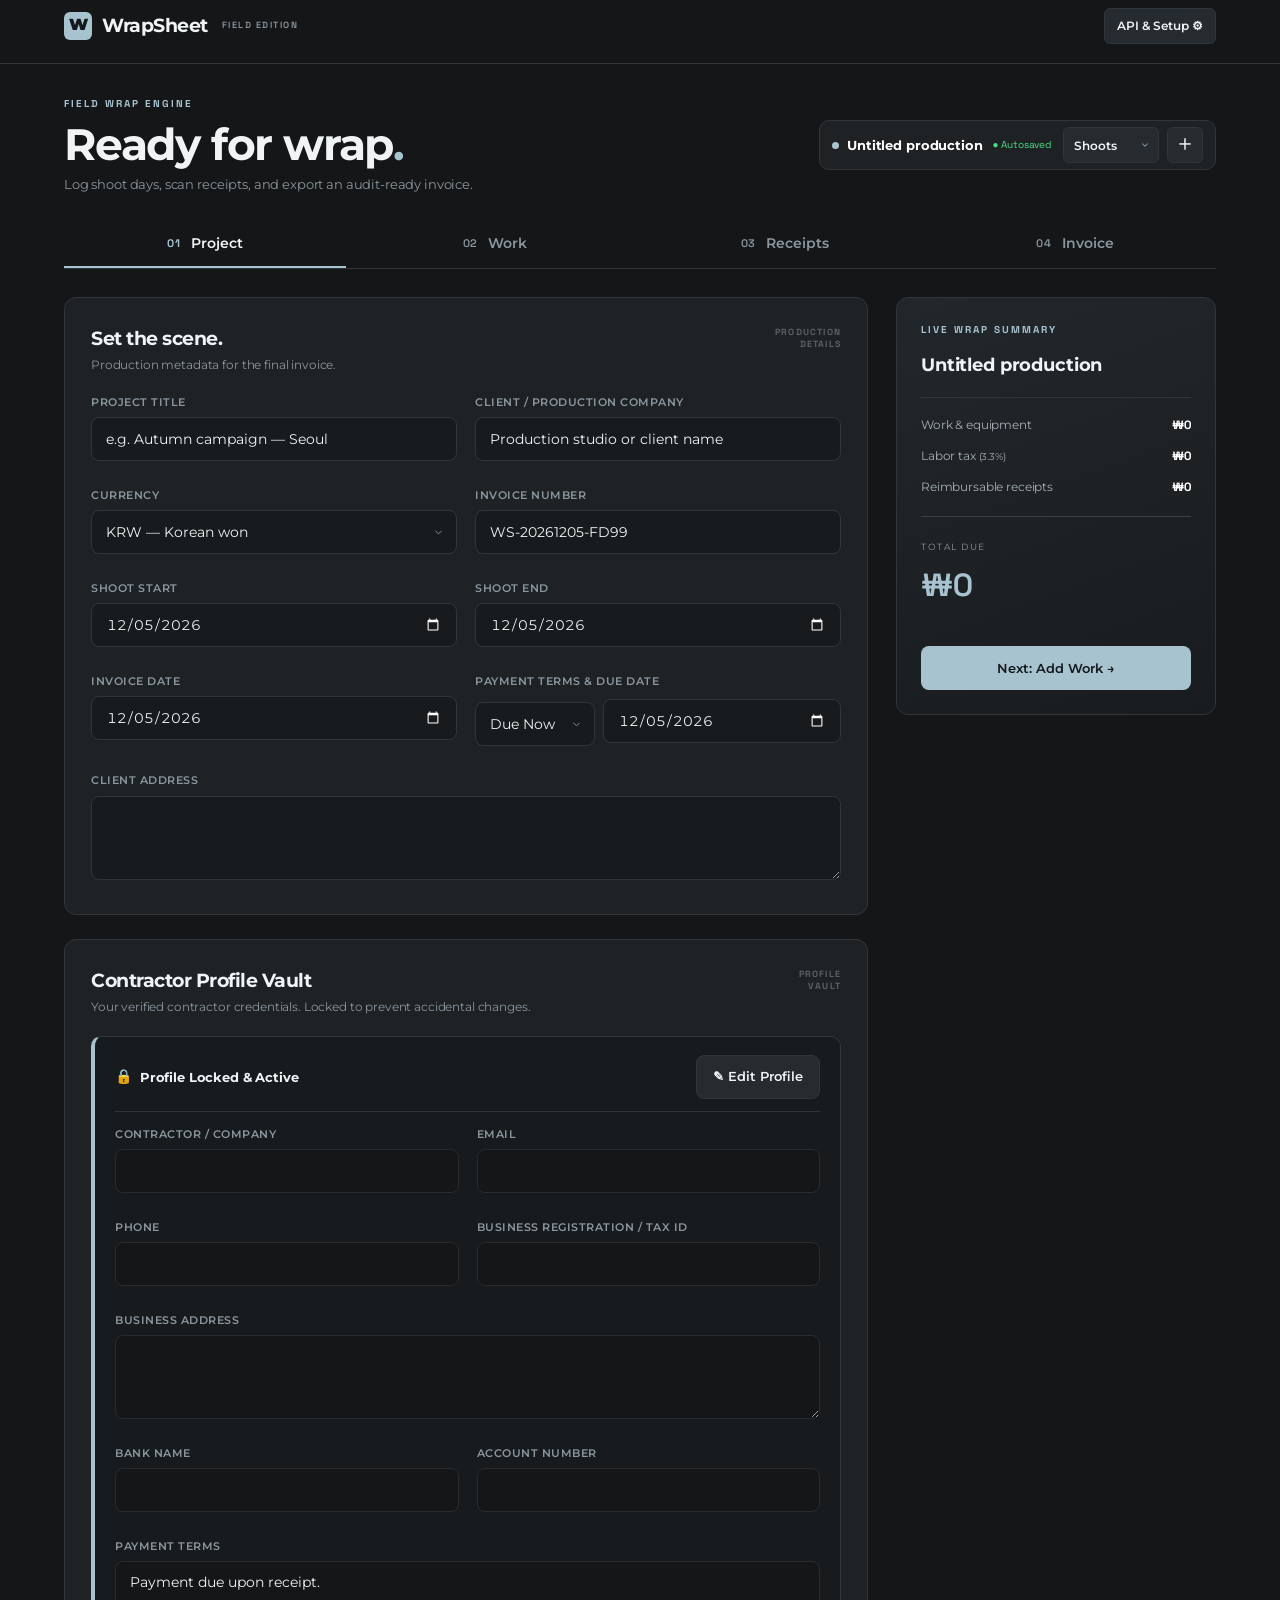
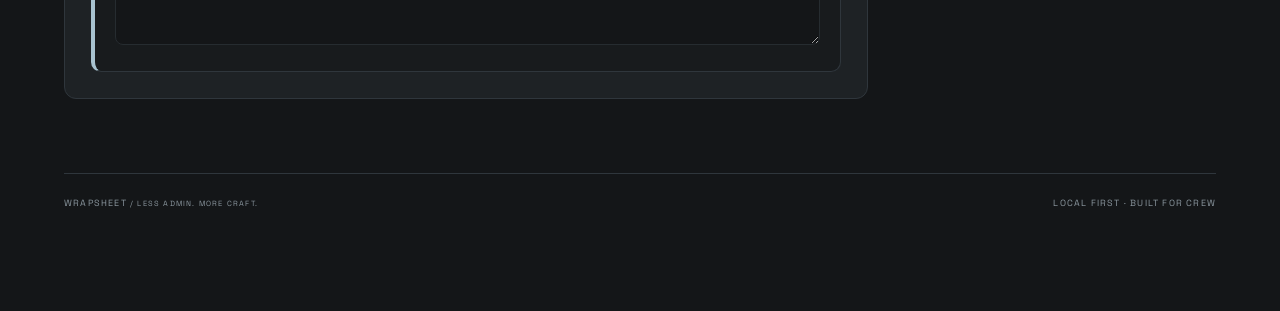
==== commit 77d4812d: "app view fixes 0912" ====
--- a/index.html
+++ b/index.html
@@ -10,6 +10,14 @@
     <meta name="theme-color" content="#141618">
     <meta name="description" content="Log shoot days, scan receipts, and generate an audit-ready invoice.">
     <title>WrapSheet — Ready for wrap.</title>
+
+    <!-- Google Fonts: Montserrat (Body/Forms/Brand) & Space Grotesk (Technical Accents/Tags) -->
+    <link rel="preconnect" href="https://fonts.googleapis.com">
+    <link rel="preconnect" href="https://fonts.gstatic.com" crossorigin>
+    <link
+        href="https://fonts.googleapis.com/css2?family=Montserrat:ital,wght@0,300;0,400;0,500;0,600;0,700;0,800;1,400&family=Space+Grotesk:wght@500;600;700&display=swap"
+        rel="stylesheet">
+
     <link rel="manifest" href="./manifest.json">
     <link rel="icon" href="./icon.svg">
     <link rel="apple-touch-icon" href="./icon-192.png">
@@ -38,6 +46,7 @@
                 <p>Log shoot days, scan receipts, and export an audit-ready invoice.</p>
             </div>
 
+            <!-- Production Deck Island -->
             <div class="project-deck">
                 <div class="deck-current">
                     <span class="badge-dot"></span>
@@ -48,7 +57,7 @@
                     <div class="switch-btn-wrap">
                         <select id="project-picker" aria-label="Switch shoot"></select>
                     </div>
-                    <button id="new-project" class="action-btn" title="Create a new shoot">＋ New</button>
+                    <button id="new-project" class="action-btn-icon-only" title="Create a new shoot">＋</button>
                 </div>
             </div>
         </div>
@@ -65,6 +74,7 @@
         <div class="workspace">
             <section id="view" aria-live="polite"></section>
 
+            <!-- Sticky Wrap Dock -->
             <aside class="summary">
                 <div class="eyebrow">LIVE WRAP SUMMARY</div>
                 <h2 id="summary-name">Untitled production</h2>
@@ -89,12 +99,19 @@
         </footer>
     </main>
 
+    <!-- Interactive Deck Inspector Modal with Swipe & Controls -->
     <dialog id="receipt-inspect-modal">
         <div class="inspect-header">
-            <span>Inspect Receipt Proof</span>
+            <div class="inspect-nav-controls">
+                <button type="button" id="inspect-prev-btn" class="action-btn inspect-nav-btn"
+                    title="Previous receipt (Left arrow)">← Prev</button>
+                <span id="inspect-counter">#1 of 1</span>
+                <button type="button" id="inspect-next-btn" class="action-btn inspect-nav-btn"
+                    title="Next receipt (Right arrow)">Next →</button>
+            </div>
             <button type="button" id="close-inspect-modal" class="primary">Done</button>
         </div>
-        <div class="inspect-body">
+        <div class="inspect-body" id="inspect-swipe-area">
             <div class="inspect-img-pane">
                 <img id="inspect-img-target" src="" alt="Receipt Large View">
             </div>
--- a/style.css
+++ b/style.css
@@ -1,7 +1,8 @@
 /* ==========================================================================
-   SECTION 1: CORE RESETS & DESIGN TOKENS
+   SECTION 1: CORE TOKENS & TYPOGRAPHY STACK
    ========================================================================== */
 
+/* Local Korean Fallback */
 @font-face {
   font-family: WrapKorean;
   src: url('./vendor/NotoSansKR.ttf') format('truetype');
@@ -25,38 +26,52 @@
   --accent: #a8c3d0;
   --accent-hover: #c4d9e3;
   --green: #4ade80;
+
+  --font-body: 'Montserrat', WrapKorean, -apple-system, BlinkMacSystemFont, sans-serif;
+  --font-accent: 'Space Grotesk', monospace, sans-serif;
 }
 
 body {
   background: var(--bg);
   color: var(--text);
-  font: 14px/1.5 -apple-system, BlinkMacSystemFont, 'Segoe UI', WrapKorean, sans-serif;
+  font: 14px/1.55 var(--font-body);
   -webkit-font-smoothing: antialiased;
+  letter-spacing: -0.01em;
+}
+
+:lang(ko) {
+  font-family: 'Montserrat', WrapKorean, -apple-system, sans-serif;
+  word-break: keep-all;
+  letter-spacing: -0.02em;
 }
 
 button,
 input,
 select,
 textarea {
-  font: inherit;
+  font-family: var(--font-body);
   color: inherit;
 }
 
+/* Base Unified Button Styling */
 button {
   cursor: pointer;
   border: 1px solid var(--line);
   background: #252b2f;
+  color: var(--text);
   border-radius: 8px;
-  padding: 10px 18px;
+  padding: 0 16px;
   min-height: 44px;
   height: 44px;
   display: inline-flex;
   align-items: center;
   justify-content: center;
   gap: 8px;
-  font-weight: 500;
+  font-size: 13px;
+  font-weight: 600;
   line-height: 1;
   transition: background 0.15s ease, border-color 0.15s ease;
+  white-space: nowrap;
 }
 
 button:hover {
@@ -69,6 +84,7 @@
   cursor: not-allowed;
 }
 
+/* Inputs, Selects & Date Pickers Unified */
 input:not([type="checkbox"]):not([type="radio"]),
 select,
 textarea {
@@ -80,6 +96,11 @@
   padding: 10px 14px;
   min-height: 44px;
   height: 44px;
+  font-family: var(--font-body);
+  font-size: 14px !important;
+  color: var(--text) !important;
+  opacity: 1 !important;
+  -webkit-text-fill-color: var(--text) !important;
   -webkit-appearance: none;
   appearance: none;
 }
@@ -101,7 +122,7 @@
   justify-content: flex-start;
   padding: 0 14px !important;
   line-height: 44px !important;
-  font-size: 14px;
+  font-size: 14px !important;
   color: var(--text) !important;
   -webkit-text-fill-color: var(--text) !important;
   opacity: 1 !important;
@@ -187,9 +208,36 @@
   margin-top: 6px;
 }
 
-
 /* ==========================================================================
-   SECTION 2: HEADER & PRODUCTION DECK
+   SPACE GROTESK TECHNICAL ACCENTS
+   ========================================================================== */
+
+.eyebrow,
+.beta,
+.section-head .tag,
+.badge,
+.steps button span,
+#inspect-counter,
+.invoice-paper .inv-tag,
+.invoice-paper small,
+.preview-prompt-bar span,
+footer {
+  font-family: var(--font-accent);
+  letter-spacing: 0.8px;
+}
+
+.row-top strong,
+.total strong,
+.sum-row strong,
+#save-status,
+input[type="date"],
+.status-indicator-pill {
+  font-family: var(--font-accent);
+  font-variant-numeric: tabular-nums;
+}
+
+/* ==========================================================================
+   SECTION 2: HEADER & PRODUCTION ISLAND
    ========================================================================== */
 
 .topbar {
@@ -252,10 +300,6 @@
   padding: 0 12px;
 }
 
-.setup-btn:hover {
-  border-color: var(--accent);
-}
-
 main {
   max-width: 1400px;
   margin: auto;
@@ -296,22 +340,26 @@
   color: var(--muted);
 }
 
+/* Production Island (Full Name Display + Clean Controls) */
 .project-deck {
   display: flex;
   align-items: center;
   justify-content: space-between;
-  gap: 14px;
+  gap: 12px;
   background: var(--panel);
   border: 1px solid var(--line);
   border-radius: 10px;
-  padding: 8px 12px;
+  padding: 6px 12px;
   min-height: 48px;
+  box-sizing: border-box;
 }
 
 .deck-current {
   display: flex;
   align-items: center;
   gap: 8px;
+  min-width: 0;
+  flex: 1 1 auto;
 }
 
 .badge-dot {
@@ -324,49 +372,67 @@
 
 .deck-current strong {
   font-size: 13px;
+  font-weight: 700;
   color: #fff;
-  max-width: 180px;
   white-space: nowrap;
   overflow: hidden;
   text-overflow: ellipsis;
+  max-width: 100%;
+  /* Allows full name expansion */
 }
 
 #save-status {
   font-size: 10px;
   color: var(--green);
-  margin-left: 4px;
+  margin-left: 2px;
   white-space: nowrap;
+  flex-shrink: 0;
 }
 
 .deck-controls {
   display: flex;
   align-items: center;
   gap: 8px;
-}
-
+  flex-shrink: 0;
+}
+
+/* Shoots Dropdown with Clean Restored Arrow */
 .switch-btn-wrap {
   position: relative;
-  width: 130px;
+  width: 96px;
 }
 
 .switch-btn-wrap select {
-  height: 34px !important;
-  min-height: 34px !important;
-  padding: 4px 26px 4px 10px !important;
+  height: 36px !important;
+  min-height: 36px !important;
+  line-height: 36px !important;
+  padding: 0 24px 0 10px !important;
   font-size: 12px !important;
+  font-weight: 600 !important;
   border-radius: 6px;
-  background: #252b2f;
-  border: 1px solid var(--line);
+  background-color: #252b2f !important;
+  border: 1px solid var(--line) !important;
+  color: var(--text) !important;
   cursor: pointer;
-}
-
-.deck-controls .action-btn {
-  height: 34px;
-  min-height: 34px;
-  padding: 0 10px;
-  font-size: 12px;
+  background-image: url('data:image/svg+xml;utf8,<svg xmlns="http://www.w3.org/2000/svg" width="10" height="10" viewBox="0 0 24 24" fill="none" stroke="%238b979f" stroke-width="2.5" stroke-linecap="round" stroke-linejoin="round"><polyline points="6 9 12 15 18 9"></polyline></svg>') !important;
+  background-repeat: no-repeat !important;
+  background-position: right 8px center !important;
+  background-size: 10px !important;
+}
+
+.switch-btn-wrap select:hover {
+  border-color: var(--accent) !important;
+}
+
+.action-btn-icon-only {
+  width: 36px !important;
+  min-width: 36px !important;
+  height: 36px !important;
+  min-height: 36px !important;
+  padding: 0 !important;
+  font-size: 16px !important;
   border-radius: 6px;
-  white-space: nowrap;
+  flex-shrink: 0;
 }
 
 .steps {
@@ -395,7 +461,6 @@
 
 .steps button span {
   font-size: 11px;
-  font-family: monospace;
   color: var(--muted);
 }
 
@@ -409,9 +474,8 @@
   font-weight: bold;
 }
 
-
 /* ==========================================================================
-   SECTION 3: WORKSPACE & PROFILE VAULT CARD
+   SECTION 3: WORKSPACE & FORM ERGONOMICS
    ========================================================================== */
 
 .workspace {
@@ -433,13 +497,18 @@
   display: flex;
   justify-content: space-between;
   align-items: flex-start;
-  gap: 12px;
+  gap: 16px;
   margin-bottom: 20px;
+}
+
+.section-head>div:first-child {
+  flex: 1 1 auto;
+  min-width: 0;
 }
 
 .section-head h2 {
   font-size: 19px;
-  font-weight: 600;
+  font-weight: 700;
   letter-spacing: -0.5px;
 }
 
@@ -447,6 +516,43 @@
   font-size: 12px;
   color: var(--muted);
   margin-top: 4px;
+  line-height: 1.4;
+}
+
+.section-head .tag {
+  font-size: 9px;
+  font-weight: 700;
+  letter-spacing: 1.2px;
+  color: var(--muted);
+  text-transform: uppercase;
+  text-align: right;
+  white-space: pre-line;
+  line-height: 1.35;
+  opacity: 0.55;
+  flex-shrink: 0;
+  padding-top: 2px;
+  border: 0 !important;
+  background: transparent !important;
+}
+
+/* Fixed Baseline Alignment for Inline Actions */
+.inline-action-row {
+  display: grid;
+  grid-template-columns: minmax(0, 1fr) 130px;
+  gap: 12px;
+  align-items: end;
+  /* Perfect bottom alignment with the input box */
+  margin-bottom: 18px;
+}
+
+.inline-action-row label {
+  margin-bottom: 0;
+}
+
+.inline-action-row button {
+  height: 44px !important;
+  min-height: 44px !important;
+  margin: 0 !important;
 }
 
 .form-grid {
@@ -504,14 +610,6 @@
   font-size: 14px;
 }
 
-.vault-top .action-btn {
-  height: 36px;
-  min-height: 36px;
-  padding: 0 14px;
-  font-size: 12px;
-  font-weight: 600;
-}
-
 .terms-due-cell {
   width: 100%;
 }
@@ -553,14 +651,13 @@
 .row-top strong {
   color: var(--accent);
   font-size: 14px;
-  font-family: monospace;
 }
 
 .remove {
   font-size: 11px;
-  padding: 4px 12px;
-  min-height: 32px;
-  height: 32px;
+  padding: 0 12px;
+  min-height: 36px;
+  height: 36px;
   background: transparent;
   color: #e58783;
   border-color: #553333;
@@ -568,6 +665,16 @@
 
 .remove:hover {
   background: #3d2323;
+}
+
+.danger-btn {
+  color: #e58783 !important;
+  border-color: #553333 !important;
+}
+
+.danger-btn:hover {
+  background: #3d2323 !important;
+  border-color: #774444 !important;
 }
 
 .check-pill {
@@ -597,9 +704,16 @@
   display: inline-block !important;
 }
 
+.actions {
+  display: flex;
+  gap: 10px;
+  margin-top: 20px;
+  flex-wrap: wrap;
+}
+
 .receipt-card .actions button {
-  height: 38px !important;
-  min-height: 38px !important;
+  height: 44px !important;
+  min-height: 44px !important;
   font-size: 13px !important;
   padding: 0 16px !important;
   font-weight: 600;
@@ -632,6 +746,7 @@
   text-align: center;
   padding: 24px 16px;
   transition: border-color 0.2s ease, background 0.2s ease;
+  position: relative;
 }
 
 .upload-box.dragover {
@@ -658,12 +773,66 @@
   color: var(--muted);
 }
 
+.upload-progress-badge {
+  display: inline-flex;
+  align-items: center;
+  gap: 8px;
+  background: rgba(168, 195, 208, 0.15);
+  border: 1px solid var(--accent);
+  color: #fff;
+  border-radius: 20px;
+  padding: 6px 14px;
+  font-size: 12px;
+  font-weight: 600;
+  margin-bottom: 12px;
+  animation: pulse 1.6s infinite ease-in-out;
+}
+
+@keyframes pulse {
+
+  0%,
+  100% {
+    opacity: 1;
+    transform: scale(1);
+  }
+
+  50% {
+    opacity: 0.8;
+    transform: scale(0.98);
+  }
+}
+
 .file-actions-grid {
   display: flex;
   justify-content: center;
   gap: 12px;
   margin-top: 16px;
   flex-wrap: wrap;
+}
+
+.file-button {
+  position: relative !important;
+  overflow: hidden !important;
+  cursor: pointer !important;
+}
+
+.file-button input[type="file"],
+.upload-box input[type="file"],
+.deck-row input[type="file"] {
+  position: absolute !important;
+  top: 0 !important;
+  left: 0 !important;
+  width: 100% !important;
+  height: 100% !important;
+  opacity: 0 !important;
+  cursor: pointer !important;
+  z-index: 2 !important;
+  margin: 0 !important;
+  padding: 0 !important;
+  border: none !important;
+  background: transparent !important;
+  pointer-events: auto !important;
+  font-size: 0 !important;
 }
 
 .file-actions-grid .file-button,
@@ -673,11 +842,12 @@
   background: #252b2f !important;
   color: var(--text) !important;
   border-radius: 8px;
-  padding: 10px 18px;
+  padding: 0 16px;
   min-height: 44px;
   height: 44px;
-  font-size: 13px;
-  font-weight: 600;
+  font-size: 12px;
+  font-weight: 700;
+  letter-spacing: 0.5px;
   display: inline-flex;
   align-items: center;
   justify-content: center;
@@ -690,18 +860,11 @@
   border-color: var(--accent) !important;
 }
 
-.file-button input {
-  position: absolute;
-  opacity: 0;
-  width: 1px;
-  height: 1px;
-  pointer-events: none;
-}
-
 .btn-icon {
   width: 16px;
   height: 16px;
   fill: currentColor;
+  flex-shrink: 0;
 }
 
 .receipt-card {
@@ -781,25 +944,44 @@
   margin: 4px 0 14px;
 }
 
+/* ==========================================================================
+   STATUS INDICATOR PILL (SPACED & BREATHABLE)
+   ========================================================================== */
+
 .status-indicator-pill {
   font-size: 11px;
   font-weight: 600;
-  border-radius: 6px;
-  padding: 6px 10px;
-  margin: 10px 0 14px;
-  text-align: center;
+  border-radius: 20px;
+  padding: 6px 14px;
+  margin: 0;
+  display: inline-flex;
+  align-items: center;
+  justify-content: center;
+  gap: 8px;
   cursor: pointer;
-  transition: filter 0.1s ease;
-}
-
-.status-indicator-pill:hover {
-  filter: brightness(1.15);
+  white-space: nowrap;
+  letter-spacing: 0.02em;
+  transition: all 0.15s ease;
+}
+
+.status-indicator-pill .pill-dot {
+  font-size: 10px;
+  opacity: 0.8;
+}
+
+.status-indicator-pill .pill-arrow {
+  font-size: 12px;
+  transition: transform 0.15s ease;
+}
+
+.status-indicator-pill:hover .pill-arrow {
+  transform: translateX(2px);
 }
 
 .status-indicator-pill.pending {
-  color: #dcb378;
-  background: rgba(220, 179, 120, 0.14);
-  border: 1px solid rgba(220, 179, 120, 0.35);
+  color: #e3b879;
+  background: rgba(227, 184, 121, 0.12);
+  border: 1px solid rgba(227, 184, 121, 0.35);
 }
 
 .status-indicator-pill.verified {
@@ -837,9 +1019,8 @@
   color: var(--muted);
 }
 
-
 /* ==========================================================================
-   SECTION 4: INVOICE PAPER & ARCHITECTURAL PRESETS
+   SECTION 4: INVOICE DECK & FULL-ROW ACTIONS
    ========================================================================== */
 
 .swatch-group {
@@ -866,27 +1047,35 @@
   box-shadow: 0 0 10px rgba(255, 255, 255, 0.4);
 }
 
+/* Full Row Twin Buttons */
 .deck-row {
   display: flex;
-  gap: 12px;
-  align-items: center;
-  margin-top: 16px;
-  flex-wrap: wrap;
-}
-
-.file-button.deck-btn {
+  gap: 10px;
+  align-items: center;
+  margin-top: 14px;
+  width: 100%;
+}
+
+.deck-row .file-button.deck-btn,
+.deck-row button {
+  flex: 1 1 0;
+  width: 100%;
   background: #252b2f !important;
   color: #f0f4f6 !important;
   border: 1px solid var(--line) !important;
   font-weight: 600;
-  padding: 10px 16px;
+  padding: 0 14px;
   min-height: 44px;
   height: 44px;
   display: inline-flex;
   align-items: center;
+  justify-content: center;
   gap: 8px;
   cursor: pointer;
   border-radius: 8px;
+  font-size: 12px;
+  letter-spacing: 0.3px;
+  box-sizing: border-box;
 }
 
 .invoice-action-bar {
@@ -898,7 +1087,7 @@
 
 .invoice-action-bar button {
   flex: 1;
-  min-width: 140px;
+  min-width: 130px;
   height: 44px;
   display: inline-flex;
   align-items: center;
@@ -916,8 +1105,10 @@
   display: flex;
   justify-content: space-between;
   align-items: center;
+  gap: 8px;
   margin: 22px 0 10px;
   padding: 0 4px;
+  flex-wrap: wrap;
 }
 
 .preview-prompt-bar span {
@@ -926,6 +1117,7 @@
   text-transform: uppercase;
   color: var(--muted);
   font-weight: 600;
+  white-space: nowrap;
 }
 
 .edit-zoom-pill {
@@ -934,12 +1126,13 @@
   color: var(--accent);
   background: rgba(168, 195, 208, 0.12);
   border: 1px solid rgba(168, 195, 208, 0.3);
-  padding: 6px 14px;
+  padding: 5px 12px;
   border-radius: 20px;
   cursor: pointer;
   display: inline-flex;
   align-items: center;
-  gap: 6px;
+  gap: 5px;
+  white-space: nowrap;
 }
 
 .preview-viewport-box {
@@ -970,7 +1163,7 @@
   width: 680px;
   min-width: 680px;
   box-shadow: 0 4px 28px rgba(0, 0, 0, 0.45);
-  font: 12px/1.65 WrapKorean, -apple-system, BlinkMacSystemFont, sans-serif;
+  font: 12px/1.65 var(--font-body);
   border-radius: 4px;
   box-sizing: border-box;
 }
@@ -994,7 +1187,7 @@
   padding: 1px 4px;
 }
 
-/* Header */
+/* Invoice Header */
 .invoice-paper .invoice-header {
   display: flex;
   justify-content: space-between;
@@ -1213,7 +1406,7 @@
   max-height: 100dvh;
   border: 0;
   border-radius: 0;
-  background: transparent;
+  background: #141618;
   padding: 0;
   margin: 0;
   overflow: hidden;
@@ -1258,16 +1451,12 @@
   overflow-y: auto;
   overflow-x: auto;
   -webkit-overflow-scrolling: touch;
-  padding: 24px 16px calc(50px + env(safe-area-inset-bottom));
+  padding: 16px 12px calc(50px + env(safe-area-inset-bottom));
   display: flex;
   justify-content: center;
   align-items: flex-start;
   background: rgba(13, 15, 16, 0.95);
-  cursor: pointer;
-}
-
-.zoom-modal-body>.invoice-paper {
-  cursor: default;
+  box-sizing: border-box;
 }
 
 dialog#receipt-inspect-modal {
@@ -1300,10 +1489,26 @@
   flex-shrink: 0;
 }
 
-.inspect-header span {
-  font-weight: 600;
-  font-size: 13px;
-  color: var(--text);
+.inspect-nav-controls {
+  display: flex;
+  align-items: center;
+  gap: 10px;
+}
+
+.inspect-nav-btn {
+  height: 36px !important;
+  min-height: 36px !important;
+  padding: 0 12px !important;
+  font-size: 12px !important;
+  border-radius: 6px;
+}
+
+#inspect-counter {
+  font-size: 12px;
+  font-weight: 700;
+  color: var(--accent);
+  min-width: 55px;
+  text-align: center;
 }
 
 .inspect-body {
@@ -1312,6 +1517,7 @@
   grid-template-columns: 1fr 1fr;
   overflow: hidden;
   background: #101214;
+  touch-action: pan-y;
 }
 
 .inspect-img-pane {
@@ -1338,69 +1544,6 @@
   -webkit-overflow-scrolling: touch;
 }
 
-.invoice-theme-swiss .swiss-head {
-  display: flex;
-  justify-content: space-between;
-  align-items: flex-end;
-  border-bottom: 2px solid #000;
-  padding-bottom: 14px;
-  margin-bottom: 20px;
-}
-
-.invoice-theme-swiss .swiss-head h2 {
-  margin: 0;
-  font-size: 20px;
-  font-weight: 900;
-}
-
-.invoice-theme-swiss .swiss-head h1 {
-  margin: 0;
-  font-size: 18px;
-}
-
-.invoice-theme-swiss .swiss-quad {
-  display: grid;
-  grid-template-columns: repeat(4, 1fr);
-  gap: 12px;
-  padding-bottom: 16px;
-  border-bottom: 1px solid #ddd;
-  margin-bottom: 16px;
-}
-
-.invoice-theme-swiss .swiss-quad small {
-  font-size: 8px;
-  color: #888;
-  letter-spacing: 1px;
-  display: block;
-}
-
-.invoice-theme-field .field-banner {
-  background: #111;
-  color: #fff;
-  font-family: monospace;
-  font-size: 10px;
-  font-weight: 700;
-  padding: 6px 10px;
-  display: flex;
-  justify-content: space-between;
-  margin-bottom: 16px;
-}
-
-.invoice-theme-field .field-trio {
-  display: grid;
-  grid-template-columns: repeat(3, 1fr);
-  gap: 10px;
-  border: 1px solid #222;
-  padding: 10px;
-  margin-bottom: 20px;
-}
-
-.invoice-theme-field .field-trio small {
-  font-size: 8px;
-  color: #666;
-  display: block;
-}
-
 .exporting {
   width: 760px !important;
   min-width: 760px !important;
@@ -1415,9 +1558,8 @@
   -webkit-column-break-inside: avoid !important;
 }
 
-
 /* ==========================================================================
-   SECTION 5: MOBILE APP RESPONSIVE MODE (≤ 760px)
+   SECTION 5: MOBILE SPECIFIC OPTIMIZATIONS (≤ 760px)
    ========================================================================== */
 
 @media (max-width: 1050px) {
@@ -1452,7 +1594,6 @@
 
   .topbar {
     min-height: calc(56px + env(safe-area-inset-top));
-    height: auto;
     padding-top: max(12px, env(safe-area-inset-top));
     padding-left: max(16px, env(safe-area-inset-left));
     padding-right: max(16px, env(safe-area-inset-right));
@@ -1495,15 +1636,16 @@
   .project-deck {
     width: 100%;
     max-width: 100%;
-    padding: 8px 10px;
-  }
-
+    padding: 6px 10px;
+  }
+
+  /* Allows full text visibility on mobile deck without premature cut-off */
   .deck-current strong {
-    max-width: 130px;
+    max-width: 100%;
   }
 
   .switch-btn-wrap {
-    width: 110px;
+    width: 90px;
   }
 
   .steps {
@@ -1553,6 +1695,11 @@
     border-radius: 12px;
   }
 
+  .inline-action-row {
+    grid-template-columns: 1fr 110px;
+    gap: 8px;
+  }
+
   .form-grid {
     grid-template-columns: 1fr !important;
     gap: 14px;
@@ -1564,6 +1711,7 @@
     gap: 8px !important;
   }
 
+  /* Compact Clean Bottom Summary Dock */
   .summary {
     position: fixed !important;
     bottom: 0 !important;
@@ -1586,6 +1734,7 @@
     flex-direction: row !important;
     justify-content: space-between !important;
     align-items: center !important;
+    gap: 8px !important;
     box-sizing: border-box !important;
   }
 
@@ -1602,32 +1751,49 @@
     border: 0 !important;
     padding: 0 !important;
     margin: 0 !important;
+    flex-shrink: 0;
   }
 
   .summary .total span {
-    font-size: 9px;
+    font-size: 8px;
     letter-spacing: 1px;
     color: #8fa0aa;
   }
 
   .summary .total strong {
-    font-size: 19px;
+    font-size: 17px;
     color: var(--accent);
     line-height: 1.1;
     margin: 2px 0 0;
   }
 
+  .summary .status-indicator-pill {
+    padding: 6px 12px !important;
+    font-size: 11px !important;
+    max-width: 140px;
+  }
+
   .summary button.primary {
-    min-height: 42px !important;
-    height: 42px !important;
-    font-size: 13px;
-    padding: 0 16px;
+    min-height: 38px !important;
+    height: 38px !important;
+    font-size: 12px;
+    padding: 0 14px;
     border-radius: 8px;
     margin: 0;
     width: auto !important;
-    display: inline-flex;
-    align-items: center;
-    justify-content: center;
+    flex-shrink: 0;
+  }
+
+  .zoom-modal-body {
+    padding: 12px 8px calc(60px + env(safe-area-inset-bottom));
+    display: block;
+    overflow-x: hidden;
+  }
+
+  .zoom-modal-body>.invoice-paper {
+    transform-origin: top left;
+    width: 680px;
+    min-width: 680px;
   }
 
   dialog#receipt-inspect-modal {
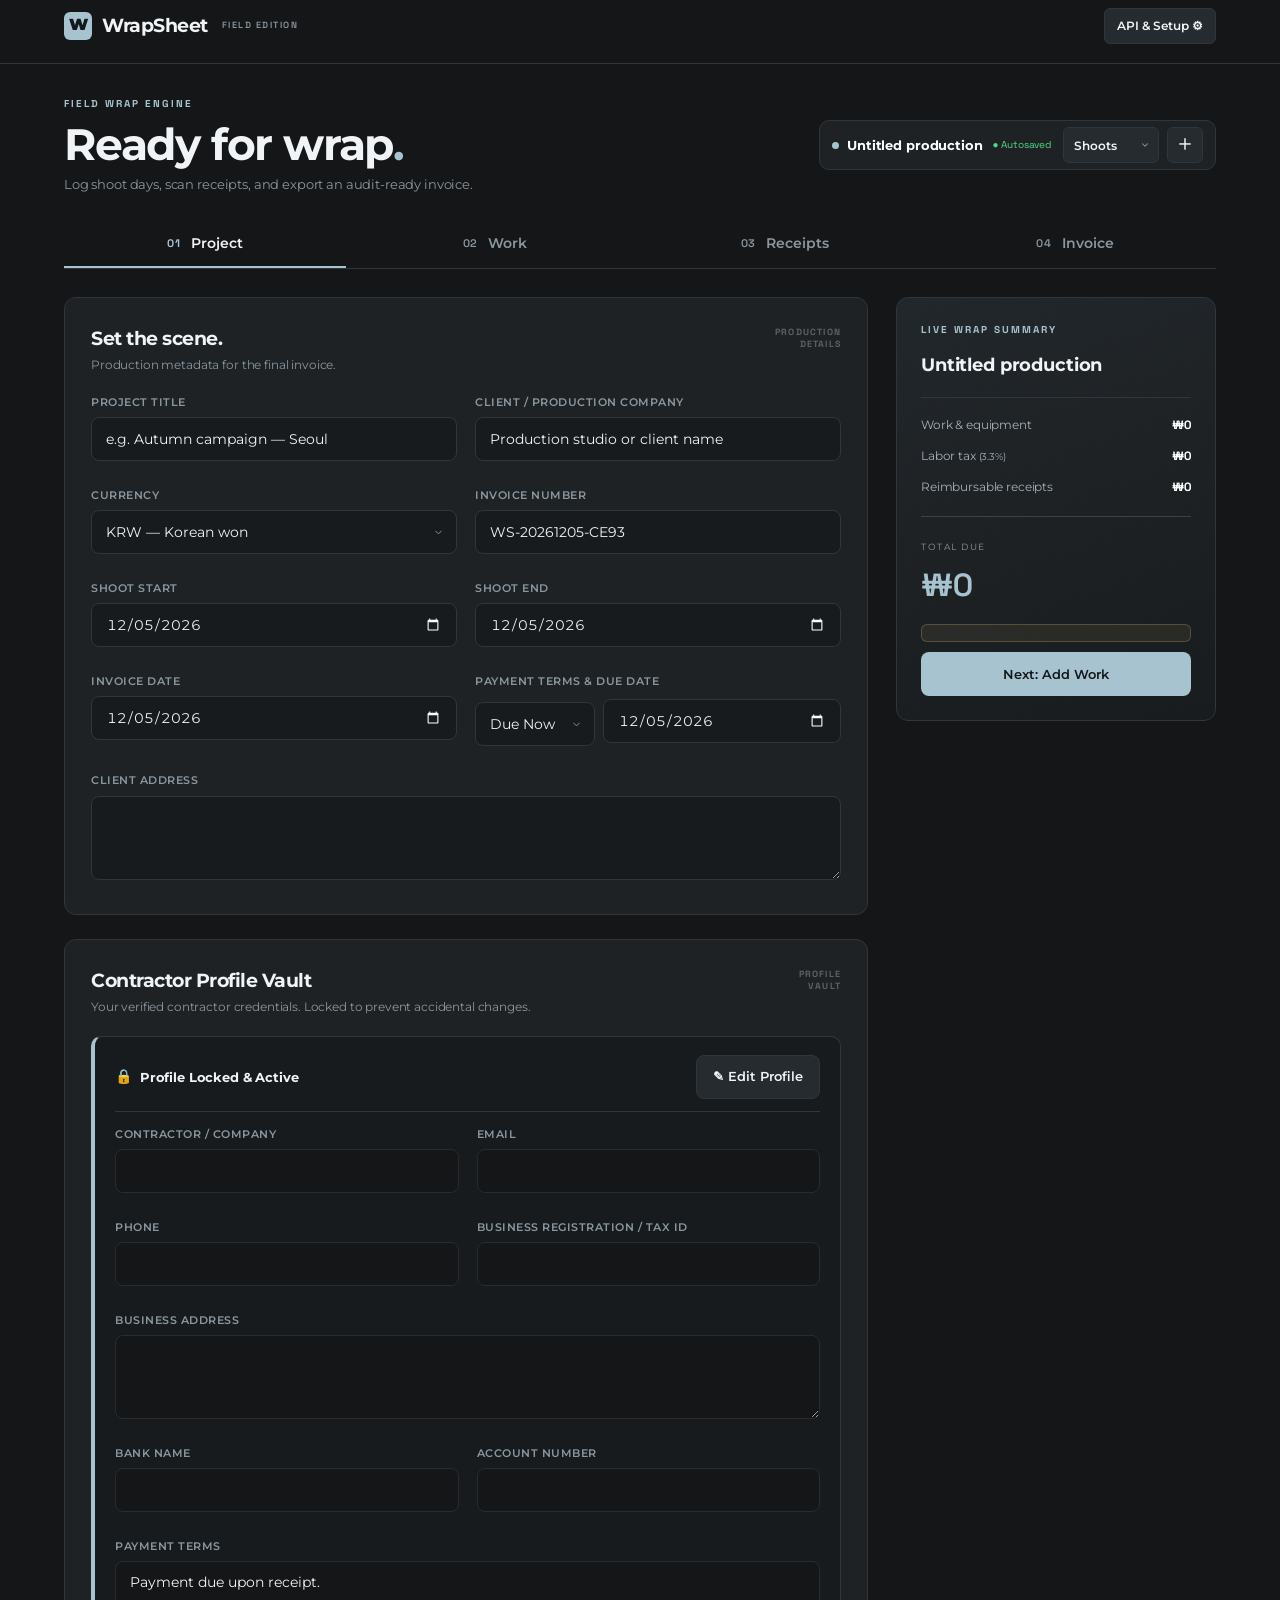
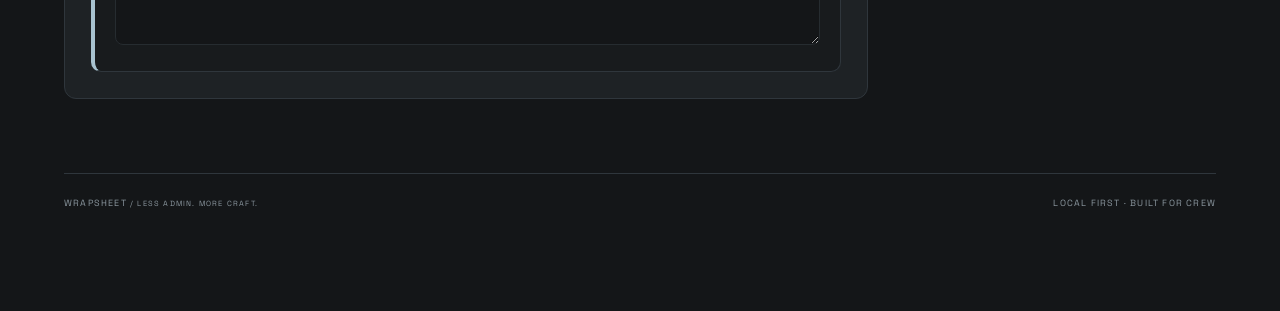
==== commit ad475bd7: "small fixes" ====
--- a/index.html
+++ b/index.html
@@ -69,7 +69,11 @@
             <button data-tab="invoice"><span>04</span> Invoice</button>
         </nav>
 
-        <div id="message" role="alert" hidden></div>
+        <!-- Floating HUD Notification Toast -->
+        <div id="hud-toast" class="hud-toast" role="status" aria-live="polite">
+            <span class="hud-dot"></span>
+            <span id="hud-toast-text" class="hud-text"></span>
+        </div>
 
         <div class="workspace">
             <section id="view" aria-live="polite"></section>
@@ -89,7 +93,7 @@
                 </div>
                 <div id="receipt-status-pill" class="status-indicator-pill" title="Tap to view pending receipts" hidden>
                 </div>
-                <button id="primary-action-btn" class="primary wide">Next: Add Work →</button>
+                <button id="primary-action-btn" class="primary wide">Next: Add Work</button>
             </aside>
         </div>
 
--- a/style.css
+++ b/style.css
@@ -173,13 +173,70 @@
   letter-spacing: normal;
 }
 
-#message {
-  padding: 14px 20px;
-  border: 1px solid #aa7f5d;
-  border-radius: 6px;
-  background: #3d3026;
-  color: #f0d7c2;
-  margin-bottom: 20px;
+/* ==========================================================================
+   GAME-HUD TOAST NOTIFICATION (ZERO-SHIFT FLOATING BANNER)
+   ========================================================================== */
+
+.hud-toast {
+  position: fixed;
+  top: max(20px, env(safe-area-inset-top));
+  left: 50%;
+  transform: translate(-50%, -18px) scale(0.96);
+  z-index: 10000;
+  pointer-events: none;
+  /* Never blocks buttons or inputs below it */
+  opacity: 0;
+  visibility: hidden;
+  display: inline-flex;
+  align-items: center;
+  gap: 10px;
+  max-width: min(92vw, 440px);
+  padding: 10px 18px;
+  background: rgba(18, 21, 24, 0.88);
+  backdrop-filter: blur(16px);
+  -webkit-backdrop-filter: blur(16px);
+  border: 1px solid rgba(168, 195, 208, 0.28);
+  border-radius: 30px;
+  box-shadow: 0 8px 32px rgba(0, 0, 0, 0.55), 0 0 12px rgba(168, 195, 208, 0.15);
+  transition: transform 0.22s cubic-bezier(0.16, 1, 0.3, 1),
+    opacity 0.22s ease,
+    visibility 0.22s ease;
+}
+
+.hud-toast.is-visible {
+  opacity: 1;
+  visibility: visible;
+  transform: translate(-50%, 0) scale(1);
+}
+
+.hud-toast.is-error {
+  border-color: rgba(229, 135, 131, 0.4);
+  box-shadow: 0 8px 32px rgba(0, 0, 0, 0.55), 0 0 14px rgba(229, 135, 131, 0.2);
+}
+
+.hud-dot {
+  width: 7px;
+  height: 7px;
+  border-radius: 50%;
+  background: var(--accent);
+  box-shadow: 0 0 8px var(--accent);
+  flex-shrink: 0;
+}
+
+.hud-toast.is-error .hud-dot {
+  background: #e58783;
+  box-shadow: 0 0 8px #e58783;
+}
+
+.hud-text {
+  font-family: var(--font-body);
+  font-size: 12px;
+  font-weight: 600;
+  color: var(--text);
+  letter-spacing: 0.01em;
+  white-space: nowrap;
+  overflow: hidden;
+  text-overflow: ellipsis;
 }
 
 dialog {
@@ -945,50 +1002,55 @@
 }
 
 /* ==========================================================================
-   STATUS INDICATOR PILL (SPACED & BREATHABLE)
+   INTERACTIVE STATUS BANNER
    ========================================================================== */
 
 .status-indicator-pill {
+  width: 100%;
+  box-sizing: border-box;
+  font-family: var(--font-body);
   font-size: 11px;
   font-weight: 600;
-  border-radius: 20px;
-  padding: 6px 14px;
-  margin: 0;
-  display: inline-flex;
-  align-items: center;
-  justify-content: center;
-  gap: 8px;
+  border-radius: 6px;
+  padding: 8px 12px;
+  margin: 14px 0 10px 0;
+  display: flex;
+  align-items: center;
+  justify-content: space-between;
   cursor: pointer;
-  white-space: nowrap;
   letter-spacing: 0.02em;
+  text-decoration: none;
+  border: 1px solid rgba(227, 184, 121, 0.25);
+  background: rgba(227, 184, 121, 0.08);
+  color: #e3b879;
   transition: all 0.15s ease;
 }
 
+.status-indicator-pill:hover {
+  background: rgba(227, 184, 121, 0.16);
+  border-color: rgba(227, 184, 121, 0.45);
+}
+
 .status-indicator-pill .pill-dot {
-  font-size: 10px;
-  opacity: 0.8;
-}
-
-.status-indicator-pill .pill-arrow {
-  font-size: 12px;
-  transition: transform 0.15s ease;
-}
-
-.status-indicator-pill:hover .pill-arrow {
-  transform: translateX(2px);
-}
-
-.status-indicator-pill.pending {
-  color: #e3b879;
-  background: rgba(227, 184, 121, 0.12);
-  border: 1px solid rgba(227, 184, 121, 0.35);
+  font-size: 8px;
+  margin-right: 6px;
 }
 
 .status-indicator-pill.verified {
   color: var(--green);
-  background: rgba(74, 222, 128, 0.12);
-  border: 1px solid rgba(74, 222, 128, 0.25);
+  background: rgba(74, 222, 128, 0.08);
+  border-color: rgba(74, 222, 128, 0.2);
+  justify-content: center;
   cursor: default;
+}
+
+@media (max-width: 760px) {
+  .summary .status-indicator-pill {
+    width: auto !important;
+    border-radius: 20px !important;
+    padding: 6px 12px !important;
+    margin: 0 !important;
+  }
 }
 
 .primary {
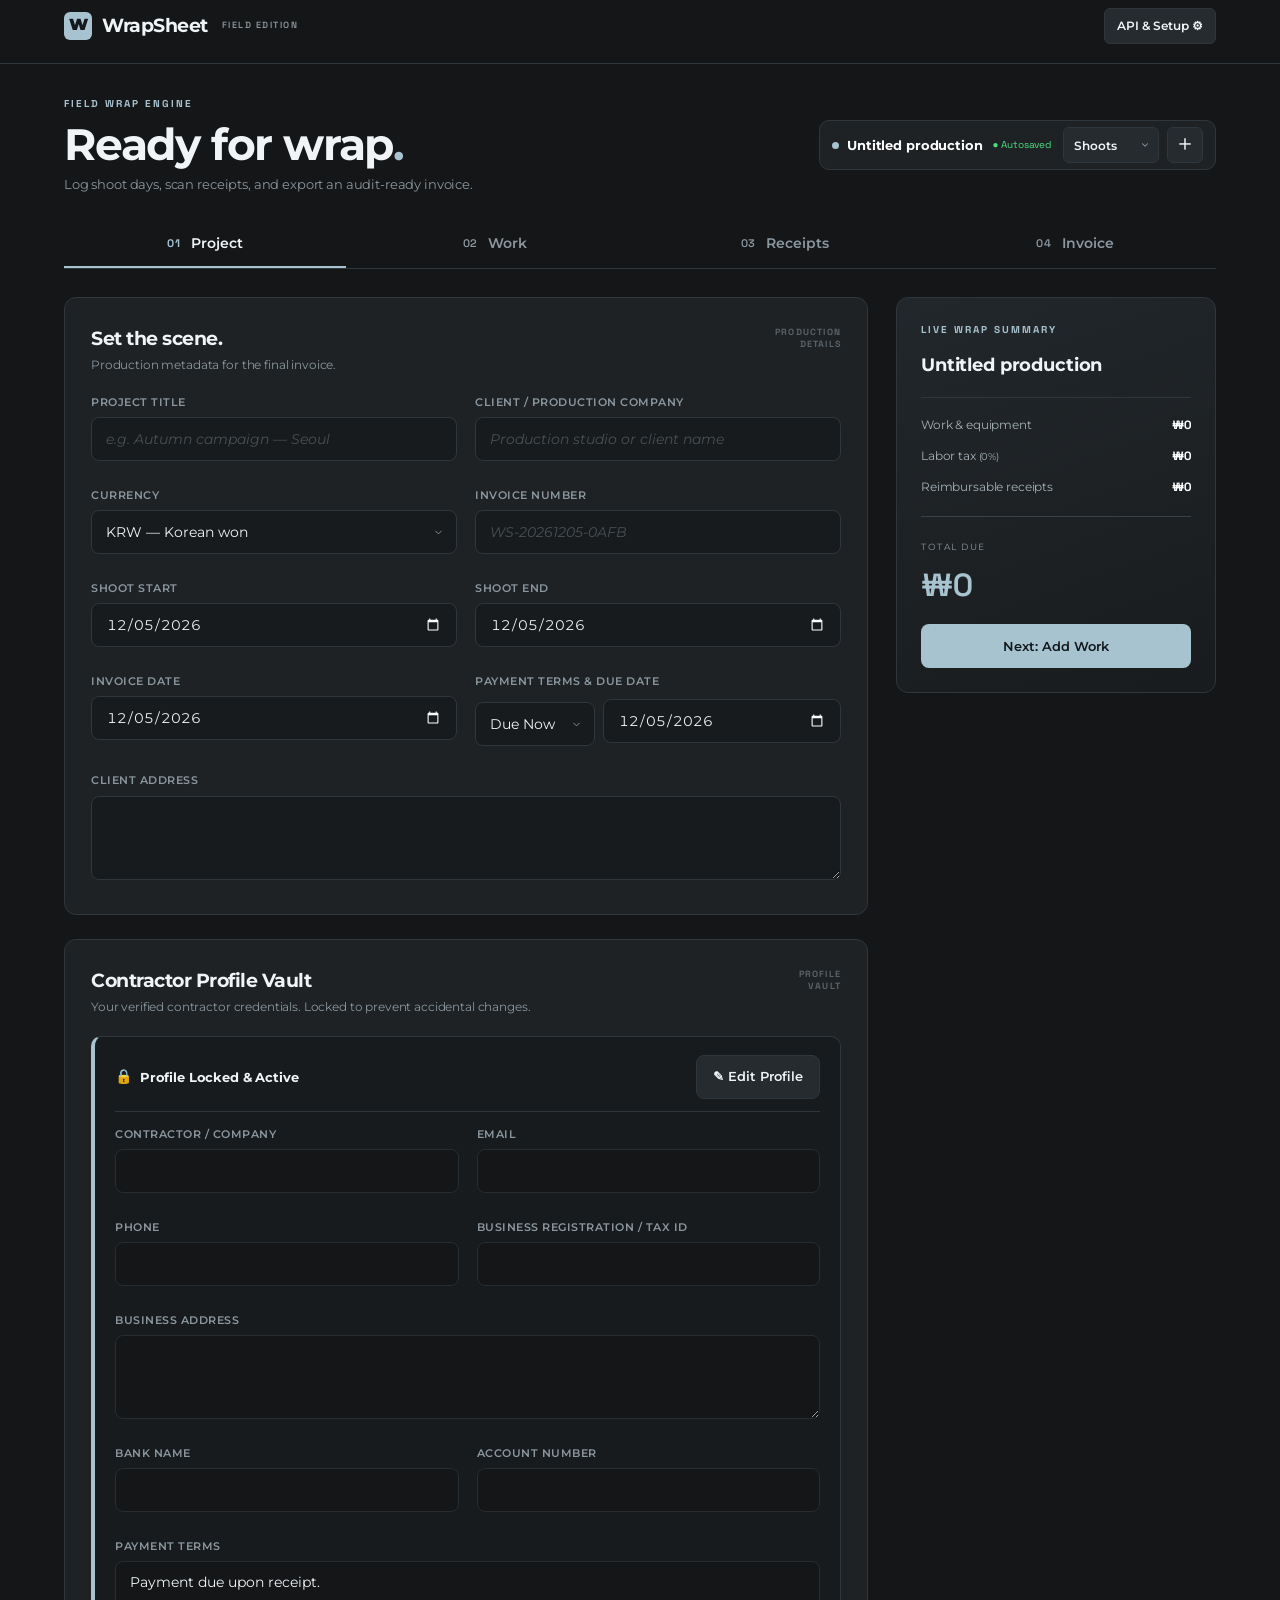
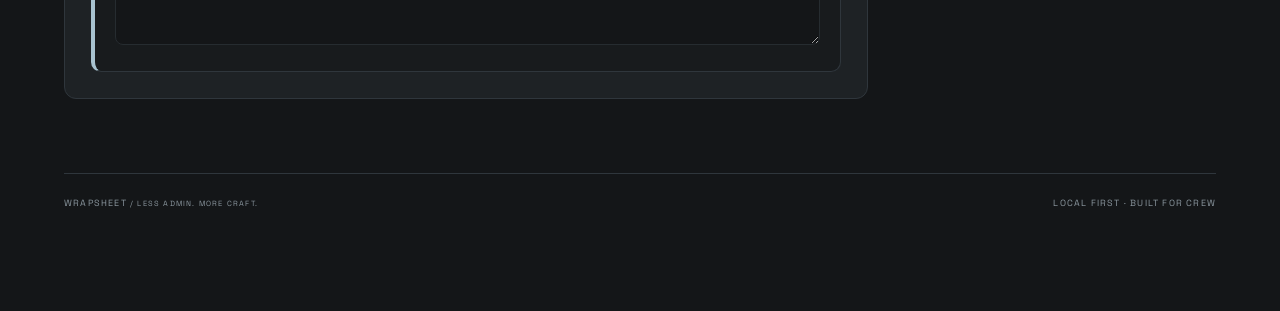
==== commit 32e87c61: "app debus" ====
--- a/index.html
+++ b/index.html
@@ -27,6 +27,12 @@
 </head>
 
 <body>
+    <!-- Floating HUD Notification Toast -->
+    <div id="hud-toast" class="hud-toast" role="status" aria-live="polite">
+        <span class="hud-dot"></span>
+        <span id="hud-toast-text" class="hud-text"></span>
+    </div>
+
     <header class="topbar">
         <a class="brand" href="#project">
             <span class="mark">W</span>
@@ -68,12 +74,6 @@
             <button data-tab="receipts"><span>03</span> Receipts</button>
             <button data-tab="invoice"><span>04</span> Invoice</button>
         </nav>
-
-        <!-- Floating HUD Notification Toast -->
-        <div id="hud-toast" class="hud-toast" role="status" aria-live="polite">
-            <span class="hud-dot"></span>
-            <span id="hud-toast-text" class="hud-text"></span>
-        </div>
 
         <div class="workspace">
             <section id="view" aria-live="polite"></section>
--- a/style.css
+++ b/style.css
@@ -2,7 +2,6 @@
    SECTION 1: CORE TOKENS & TYPOGRAPHY STACK
    ========================================================================== */
 
-/* Local Korean Fallback */
 @font-face {
   font-family: WrapKorean;
   src: url('./vendor/NotoSansKR.ttf') format('truetype');
@@ -105,6 +104,30 @@
   appearance: none;
 }
 
+/* Placeholders Clearly Differentiated as Ghost Text */
+input::placeholder,
+textarea::placeholder {
+  color: var(--muted) !important;
+  opacity: 0.42 !important;
+  font-style: italic;
+  letter-spacing: normal;
+  font-weight: 400;
+  -webkit-text-fill-color: var(--muted) !important;
+}
+
+input:focus::placeholder,
+textarea:focus::placeholder {
+  opacity: 0.25 !important;
+}
+
+input:not(:placeholder-shown),
+textarea:not(:placeholder-shown) {
+  color: var(--text) !important;
+  opacity: 1 !important;
+  font-style: normal;
+  -webkit-text-fill-color: var(--text) !important;
+}
+
 select {
   padding-right: 32px !important;
   cursor: pointer;
@@ -173,10 +196,7 @@
   letter-spacing: normal;
 }
 
-/* ==========================================================================
-   GAME-HUD TOAST NOTIFICATION (ZERO-SHIFT FLOATING BANNER)
-   ========================================================================== */
-
+/* Game-HUD Toast Container */
 .hud-toast {
   position: fixed;
   top: max(20px, env(safe-area-inset-top));
@@ -184,7 +204,6 @@
   transform: translate(-50%, -18px) scale(0.96);
   z-index: 10000;
   pointer-events: none;
-  /* Never blocks buttons or inputs below it */
   opacity: 0;
   visibility: hidden;
   display: inline-flex;
@@ -397,7 +416,7 @@
   color: var(--muted);
 }
 
-/* Production Island (Full Name Display + Clean Controls) */
+/* Production Island */
 .project-deck {
   display: flex;
   align-items: center;
@@ -435,7 +454,6 @@
   overflow: hidden;
   text-overflow: ellipsis;
   max-width: 100%;
-  /* Allows full name expansion */
 }
 
 #save-status {
@@ -453,7 +471,7 @@
   flex-shrink: 0;
 }
 
-/* Shoots Dropdown with Clean Restored Arrow */
+/* Shoots Dropdown with Restored Clean Arrow */
 .switch-btn-wrap {
   position: relative;
   width: 96px;
@@ -592,13 +610,12 @@
   background: transparent !important;
 }
 
-/* Fixed Baseline Alignment for Inline Actions */
+/* Equalized Baseline Alignment for Inline Actions */
 .inline-action-row {
   display: grid;
   grid-template-columns: minmax(0, 1fr) 130px;
   gap: 12px;
   align-items: end;
-  /* Perfect bottom alignment with the input box */
   margin-bottom: 18px;
 }
 
@@ -1002,7 +1019,7 @@
 }
 
 /* ==========================================================================
-   INTERACTIVE STATUS BANNER
+   STATUS INDICATOR PILL (INTERACTIVE BANNER / COMPACT DOCK)
    ========================================================================== */
 
 .status-indicator-pill {
@@ -1034,6 +1051,17 @@
 .status-indicator-pill .pill-dot {
   font-size: 8px;
   margin-right: 6px;
+  display: inline-block;
+}
+
+.status-indicator-pill .pill-arrow {
+  font-size: 13px;
+  font-weight: 700;
+  transition: transform 0.15s ease;
+}
+
+.status-indicator-pill:hover .pill-arrow {
+  transform: translateX(2px);
 }
 
 .status-indicator-pill.verified {
@@ -1042,15 +1070,6 @@
   border-color: rgba(74, 222, 128, 0.2);
   justify-content: center;
   cursor: default;
-}
-
-@media (max-width: 760px) {
-  .summary .status-indicator-pill {
-    width: auto !important;
-    border-radius: 20px !important;
-    padding: 6px 12px !important;
-    margin: 0 !important;
-  }
 }
 
 .primary {
@@ -1701,7 +1720,6 @@
     padding: 6px 10px;
   }
 
-  /* Allows full text visibility on mobile deck without premature cut-off */
   .deck-current strong {
     max-width: 100%;
   }
@@ -1829,10 +1847,26 @@
     margin: 2px 0 0;
   }
 
+  /* Mobile dock review pill: single-line compact tag */
   .summary .status-indicator-pill {
-    padding: 6px 12px !important;
+    width: auto !important;
+    height: 36px !important;
+    min-height: 36px !important;
+    padding: 0 12px !important;
+    border-radius: 20px !important;
+    margin: 0 !important;
+    display: inline-flex !important;
+    align-items: center !important;
+    gap: 6px !important;
+    white-space: nowrap !important;
+    flex-shrink: 0 !important;
     font-size: 11px !important;
-    max-width: 140px;
+  }
+
+  .summary .status-indicator-pill span {
+    white-space: nowrap !important;
+    display: inline-flex !important;
+    align-items: center !important;
   }
 
   .summary button.primary {
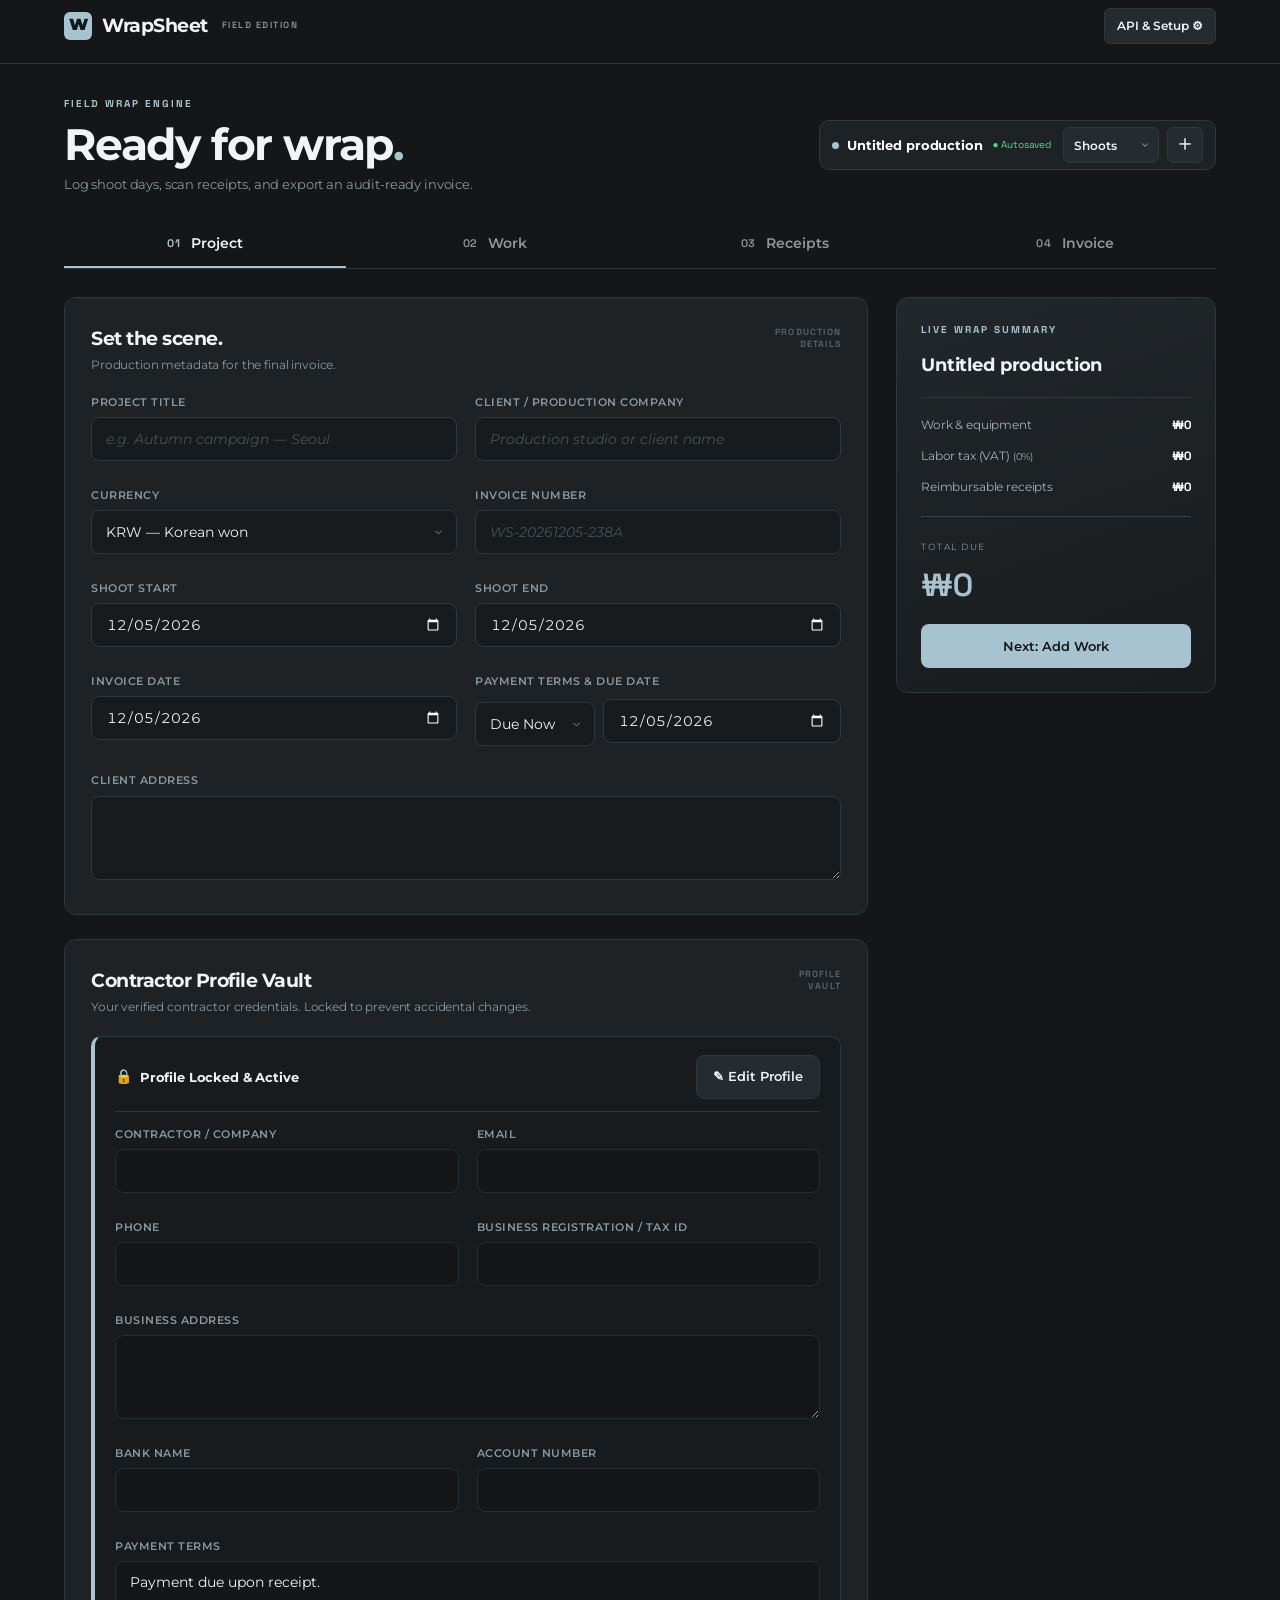
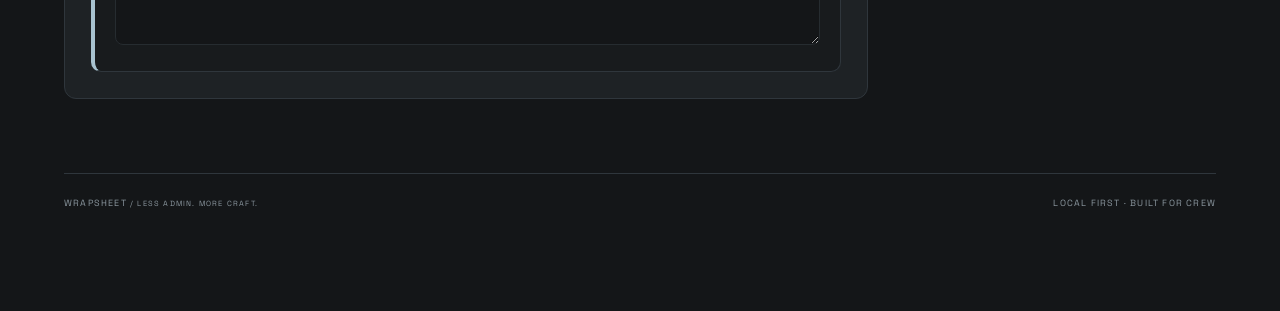
==== commit ff01d498: "tax update" ====
--- a/index.html
+++ b/index.html
@@ -84,7 +84,7 @@
                 <h2 id="summary-name">Untitled production</h2>
                 <div class="rule"></div>
                 <div class="sum-row"><span>Work & equipment</span><strong id="labor-total">₩0</strong></div>
-                <div class="sum-row"><span>Labor tax <small id="tax-percent"></small></span><strong
+                <div class="sum-row"><span id="tax-label">Labor tax <small id="tax-percent"></small></span><strong
                         id="tax-total">₩0</strong></div>
                 <div class="sum-row"><span>Reimbursable receipts</span><strong id="expense-total">₩0</strong></div>
                 <div class="total">
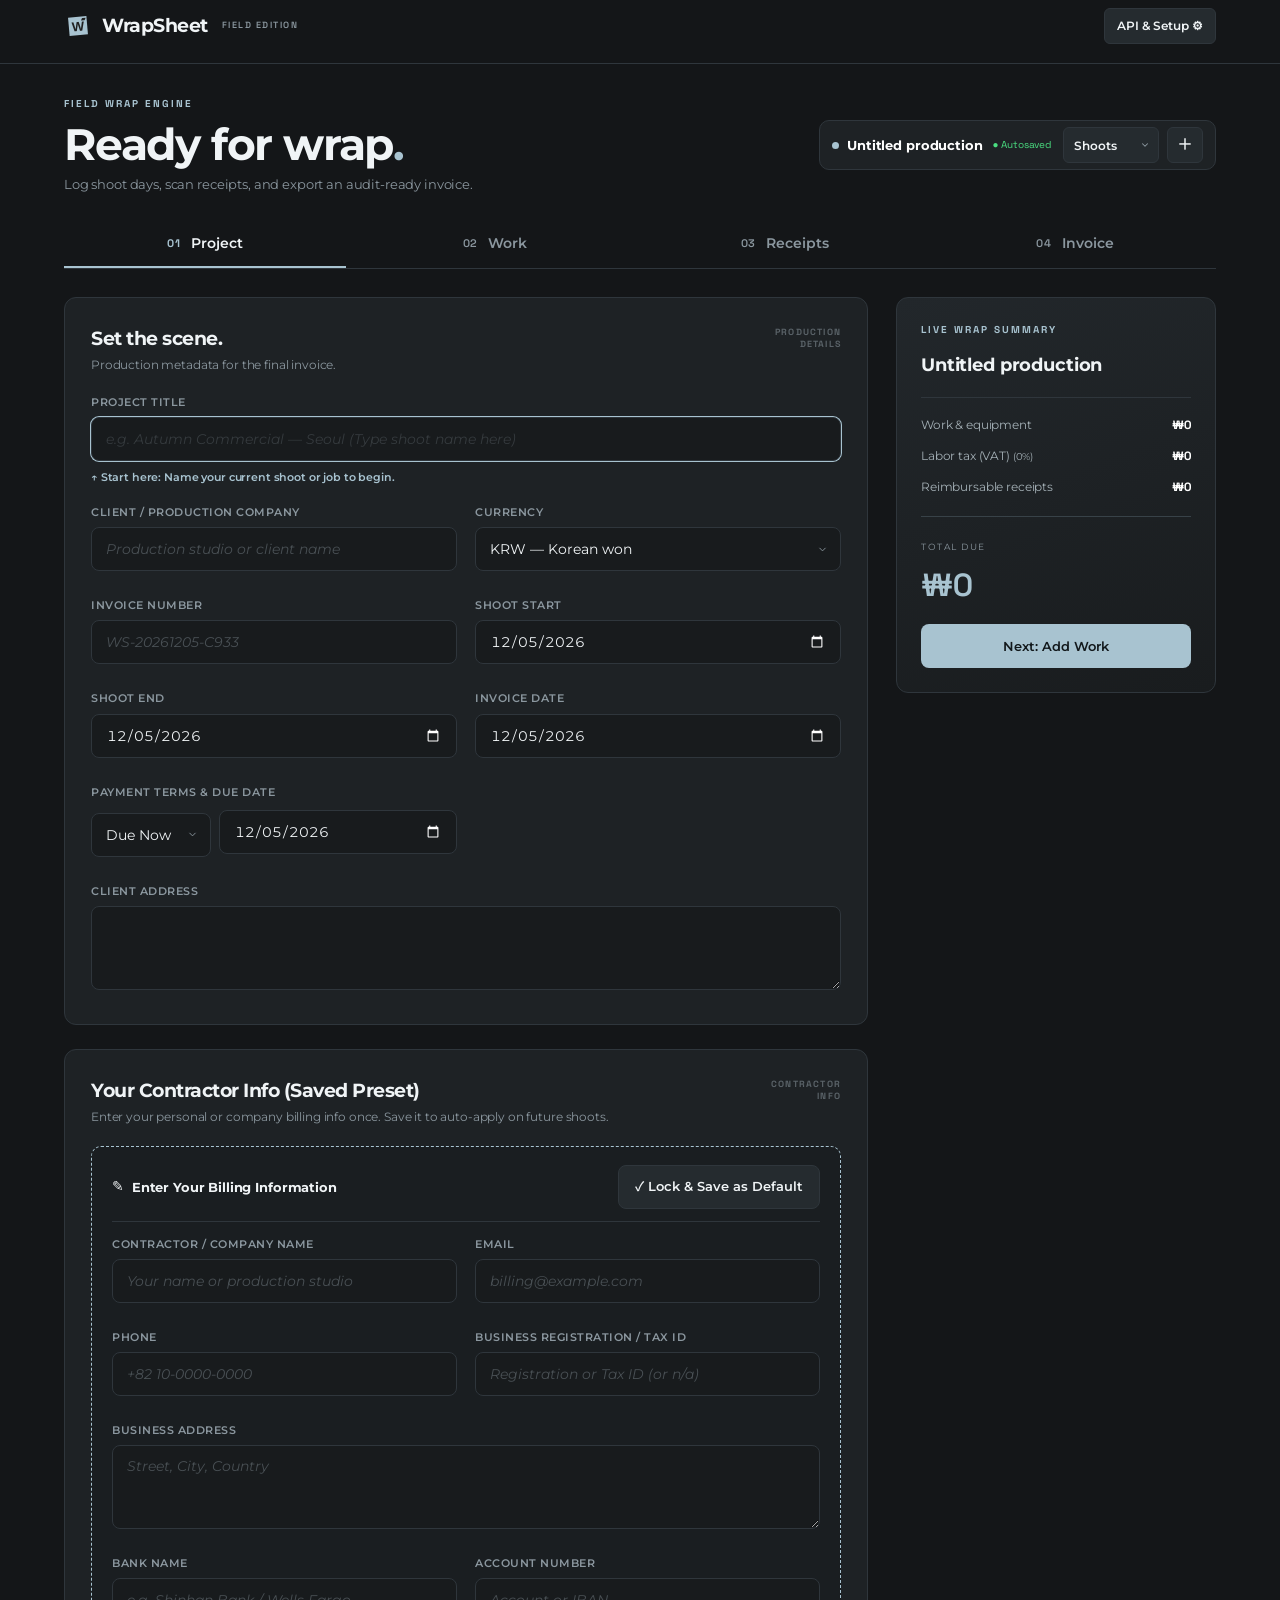
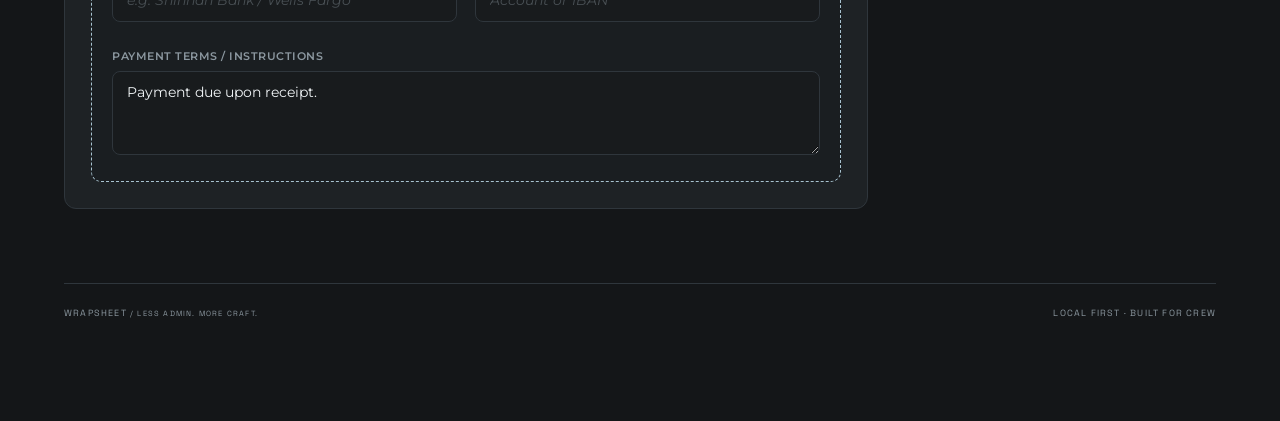
==== commit 6bdf8c66: "brand icon update" ====
--- a/index.html
+++ b/index.html
@@ -35,7 +35,7 @@
 
     <header class="topbar">
         <a class="brand" href="#project">
-            <span class="mark">W</span>
+            <img class="brand-icon" src="./icon.svg" alt="WrapSheet Icon" width="28" height="28">
             WrapSheet
             <span class="beta">FIELD EDITION</span>
         </a>
--- a/style.css
+++ b/style.css
@@ -104,7 +104,7 @@
   appearance: none;
 }
 
-/* Placeholders Clearly Differentiated as Ghost Text */
+/* Clear Distinction for Placeholders */
 input::placeholder,
 textarea::placeholder {
   color: var(--muted) !important;
@@ -196,7 +196,18 @@
   letter-spacing: normal;
 }
 
-/* Game-HUD Toast Container */
+/* Guide hint on fresh shoot load */
+.guide-hint {
+  color: var(--accent) !important;
+  font-weight: 600;
+  margin-top: 6px;
+  font-size: 11px;
+}
+
+/* ==========================================================================
+   GAME-HUD TOAST (RESPONSIVE WRAPPING & NO TRUNCATION)
+   ========================================================================== */
+
 .hud-toast {
   position: fixed;
   top: max(20px, env(safe-area-inset-top));
@@ -209,14 +220,14 @@
   display: inline-flex;
   align-items: center;
   gap: 10px;
-  max-width: min(92vw, 440px);
+  max-width: min(92vw, 480px);
   padding: 10px 18px;
-  background: rgba(18, 21, 24, 0.88);
+  background: rgba(18, 21, 24, 0.92);
   backdrop-filter: blur(16px);
   -webkit-backdrop-filter: blur(16px);
   border: 1px solid rgba(168, 195, 208, 0.28);
   border-radius: 30px;
-  box-shadow: 0 8px 32px rgba(0, 0, 0, 0.55), 0 0 12px rgba(168, 195, 208, 0.15);
+  box-shadow: 0 8px 32px rgba(0, 0, 0, 0.6), 0 0 12px rgba(168, 195, 208, 0.15);
   transition: transform 0.22s cubic-bezier(0.16, 1, 0.3, 1),
     opacity 0.22s ease,
     visibility 0.22s ease;
@@ -229,8 +240,8 @@
 }
 
 .hud-toast.is-error {
-  border-color: rgba(229, 135, 131, 0.4);
-  box-shadow: 0 8px 32px rgba(0, 0, 0, 0.55), 0 0 14px rgba(229, 135, 131, 0.2);
+  border-color: rgba(229, 135, 131, 0.45);
+  box-shadow: 0 8px 32px rgba(0, 0, 0, 0.6), 0 0 14px rgba(229, 135, 131, 0.2);
 }
 
 .hud-dot {
@@ -253,9 +264,9 @@
   font-weight: 600;
   color: var(--text);
   letter-spacing: 0.01em;
-  white-space: nowrap;
-  overflow: hidden;
-  text-overflow: ellipsis;
+  white-space: normal;
+  /* Permits 2-line wraps cleanly on mobile */
+  line-height: 1.35;
 }
 
 dialog {
@@ -343,17 +354,13 @@
   letter-spacing: -0.5px;
 }
 
-.mark {
-  background: var(--accent);
-  color: #12181b;
-  font-size: 16px;
-  font-weight: 900;
+.brand-icon {
   width: 28px;
   height: 28px;
   border-radius: 6px;
-  display: flex;
-  align-items: center;
-  justify-content: center;
+  object-fit: contain;
+  display: block;
+  flex-shrink: 0;
 }
 
 .beta {
@@ -471,7 +478,6 @@
   flex-shrink: 0;
 }
 
-/* Shoots Dropdown with Restored Clean Arrow */
 .switch-btn-wrap {
   position: relative;
   width: 96px;
@@ -610,7 +616,6 @@
   background: transparent !important;
 }
 
-/* Equalized Baseline Alignment for Inline Actions */
 .inline-action-row {
   display: grid;
   grid-template-columns: minmax(0, 1fr) 130px;
@@ -1019,7 +1024,7 @@
 }
 
 /* ==========================================================================
-   STATUS INDICATOR PILL (INTERACTIVE BANNER / COMPACT DOCK)
+   STATUS INDICATOR PILL (REVIEWS ONLY — HIDDEN WHEN EMPTY)
    ========================================================================== */
 
 .status-indicator-pill {
@@ -1043,6 +1048,11 @@
   transition: all 0.15s ease;
 }
 
+/* Zero Ghost Boxes: Explicitly hide when hidden attribute is present */
+.status-indicator-pill[hidden] {
+  display: none !important;
+}
+
 .status-indicator-pill:hover {
   background: rgba(227, 184, 121, 0.16);
   border-color: rgba(227, 184, 121, 0.45);
@@ -1101,7 +1111,7 @@
 }
 
 /* ==========================================================================
-   SECTION 4: INVOICE DECK & FULL-ROW ACTIONS
+   SECTION 4: INVOICE DECK & BALANCED 2x2 ACTION GRID
    ========================================================================== */
 
 .swatch-group {
@@ -1128,7 +1138,6 @@
   box-shadow: 0 0 10px rgba(255, 255, 255, 0.4);
 }
 
-/* Full Row Twin Buttons */
 .deck-row {
   display: flex;
   gap: 10px;
@@ -1159,27 +1168,27 @@
   box-sizing: border-box;
 }
 
+/* Equalized 2x2 Button Grid */
 .invoice-action-bar {
-  display: flex;
-  gap: 12px;
-  margin-top: 24px;
-  flex-wrap: wrap;
+  display: grid !important;
+  grid-template-columns: repeat(2, minmax(0, 1fr)) !important;
+  gap: 10px !important;
+  margin-top: 24px !important;
+  width: 100% !important;
 }
 
 .invoice-action-bar button {
-  flex: 1;
-  min-width: 130px;
-  height: 44px;
-  display: inline-flex;
-  align-items: center;
-  justify-content: center;
-  gap: 8px;
-  font-size: 13px;
-  font-weight: 600;
-}
-
-.invoice-action-bar .primary {
-  flex: 1.2;
+  width: 100% !important;
+  height: 44px !important;
+  min-height: 44px !important;
+  display: inline-flex !important;
+  align-items: center !important;
+  justify-content: center !important;
+  gap: 8px !important;
+  font-size: 13px !important;
+  font-weight: 600 !important;
+  border-radius: 8px !important;
+  box-sizing: border-box !important;
 }
 
 .preview-prompt-bar {
@@ -1258,17 +1267,18 @@
   background: transparent !important;
 }
 
+/* Modal Edit Mode: Clear Interactive Dashed Indicators */
 #invoice-modal-content [contenteditable="true"],
 #invoice-modal-content [data-edit] {
-  outline: 1px dashed rgba(168, 195, 208, 0.75) !important;
-  outline-offset: 2px;
+  outline: 1.5px dashed rgba(40, 110, 150, 0.75) !important;
+  outline-offset: 3px;
   border-radius: 2px;
   cursor: text;
-  background: rgba(168, 195, 208, 0.12);
-  padding: 1px 4px;
-}
-
-/* Invoice Header */
+  background: rgba(168, 195, 208, 0.18);
+  padding: 2px 6px;
+}
+
+/* Invoice Structure */
 .invoice-paper .invoice-header {
   display: flex;
   justify-content: space-between;
@@ -1480,6 +1490,7 @@
   text-transform: uppercase;
 }
 
+/* Natural 100% Zoom Edit Modal Container */
 dialog#invoice-zoom-modal {
   width: 100vw;
   max-width: 100vw;
@@ -1532,12 +1543,20 @@
   overflow-y: auto;
   overflow-x: auto;
   -webkit-overflow-scrolling: touch;
-  padding: 16px 12px calc(50px + env(safe-area-inset-bottom));
+  padding: 24px 16px calc(60px + env(safe-area-inset-bottom));
   display: flex;
   justify-content: center;
   align-items: flex-start;
-  background: rgba(13, 15, 16, 0.95);
+  background: rgba(13, 15, 16, 0.98);
   box-sizing: border-box;
+}
+
+/* Invoice in edit modal stays at full native readable resolution (no minified squishing) */
+.zoom-modal-body>.invoice-paper {
+  width: 680px;
+  min-width: 680px;
+  transform: none !important;
+  margin: 0 auto;
 }
 
 dialog#receipt-inspect-modal {
@@ -1685,10 +1704,9 @@
     font-size: 17px;
   }
 
-  .mark {
+  .brand-icon {
     width: 26px;
     height: 26px;
-    font-size: 15px;
   }
 
   .beta {
@@ -1881,38 +1899,9 @@
   }
 
   .zoom-modal-body {
-    padding: 12px 8px calc(60px + env(safe-area-inset-bottom));
+    padding: 12px 10px calc(60px + env(safe-area-inset-bottom));
     display: block;
-    overflow-x: hidden;
-  }
-
-  .zoom-modal-body>.invoice-paper {
-    transform-origin: top left;
-    width: 680px;
-    min-width: 680px;
-  }
-
-  dialog#receipt-inspect-modal {
-    width: 100vw;
-    max-width: 100vw;
-    height: 100dvh;
-    max-height: 100dvh;
-    border-radius: 0;
-  }
-
-  .inspect-body {
-    grid-template-columns: 1fr;
-    grid-template-rows: 240px 1fr;
-  }
-
-  .inspect-img-pane {
-    border-right: 0;
-    border-bottom: 1px solid var(--line);
-    padding: 10px;
-  }
-
-  .inspect-form-pane {
-    padding: 16px;
+    overflow-x: auto;
   }
 
   footer {
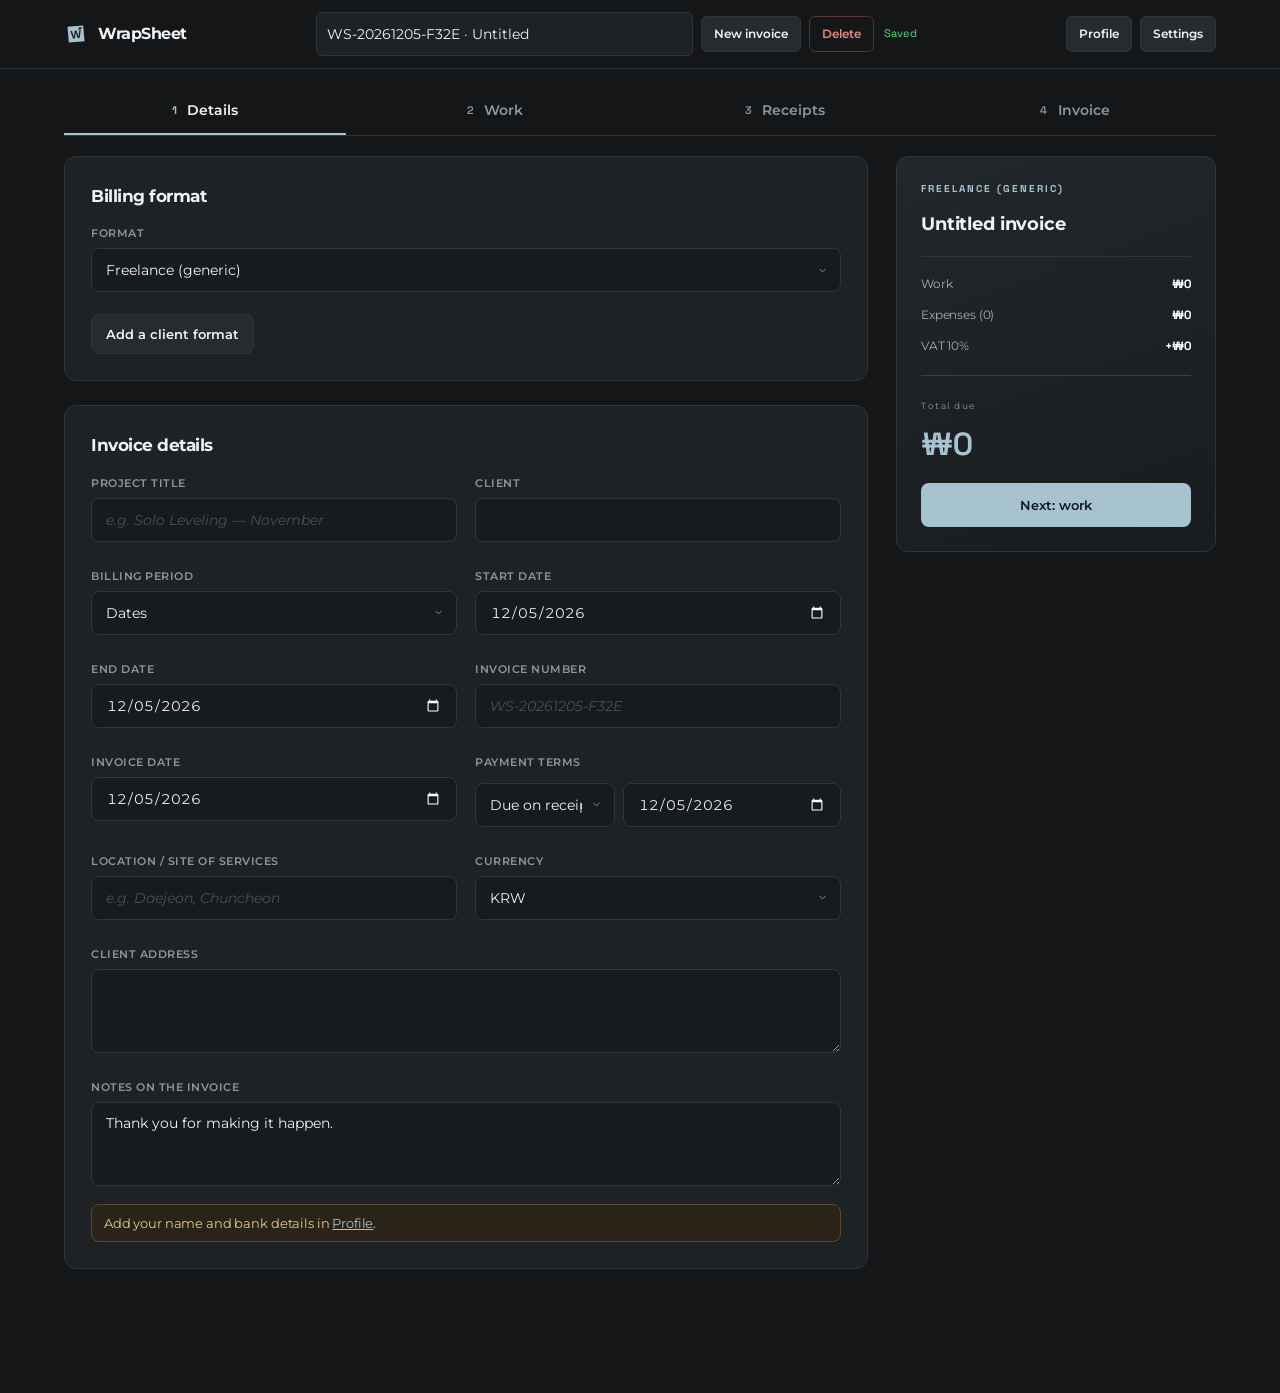
==== commit e7831253: "do-over" ====
--- a/index.html
+++ b/index.html
@@ -8,15 +8,12 @@
     <meta name="apple-mobile-web-app-title" content="WrapSheet">
     <meta name="apple-mobile-web-app-status-bar-style" content="black-translucent">
     <meta name="theme-color" content="#141618">
-    <meta name="description" content="Log shoot days, scan receipts, and generate an audit-ready invoice.">
-    <title>WrapSheet — Ready for wrap.</title>
+    <meta name="description" content="Invoices and expense receipts for film crew.">
+    <title>WrapSheet</title>
 
-    <!-- Google Fonts: Montserrat (Body/Forms/Brand) & Space Grotesk (Technical Accents/Tags) -->
     <link rel="preconnect" href="https://fonts.googleapis.com">
     <link rel="preconnect" href="https://fonts.gstatic.com" crossorigin>
-    <link
-        href="https://fonts.googleapis.com/css2?family=Montserrat:ital,wght@0,300;0,400;0,500;0,600;0,700;0,800;1,400&family=Space+Grotesk:wght@500;600;700&display=swap"
-        rel="stylesheet">
+    <link href="https://fonts.googleapis.com/css2?family=Montserrat:wght@400;500;600;700&family=Space+Grotesk:wght@500;600;700&display=swap" rel="stylesheet">
 
     <link rel="manifest" href="./manifest.json">
     <link rel="icon" href="./icon.svg">
@@ -27,122 +24,98 @@
 </head>
 
 <body>
-    <!-- Floating HUD Notification Toast -->
     <div id="hud-toast" class="hud-toast" role="status" aria-live="polite">
         <span class="hud-dot"></span>
         <span id="hud-toast-text" class="hud-text"></span>
     </div>
 
     <header class="topbar">
-        <a class="brand" href="#project">
-            <img class="brand-icon" src="./icon.svg" alt="WrapSheet Icon" width="28" height="28">
+        <a class="brand" href="#details">
+            <img class="brand-icon" src="./icon.svg" alt="" width="24" height="24">
             WrapSheet
-            <span class="beta">FIELD EDITION</span>
         </a>
+        <div class="invoice-switcher">
+            <select id="project-picker" aria-label="Open invoice"></select>
+            <button id="new-project" title="Start a new invoice">New invoice</button>
+            <button id="delete-project" class="danger-quiet" title="Delete the open invoice">Delete</button>
+            <span id="save-status" role="status">Saved</span>
+        </div>
         <div class="top-actions">
-            <button id="settings-button" class="quiet setup-btn">API & Setup ⚙</button>
+            <button id="profile-button" class="quiet">Profile</button>
+            <button id="settings-button" class="quiet">Settings</button>
         </div>
     </header>
 
     <main>
-        <div class="masthead">
-            <div class="masthead-copy">
-                <div class="eyebrow">FIELD WRAP ENGINE</div>
-                <h1>Ready for wrap<span>.</span></h1>
-                <p>Log shoot days, scan receipts, and export an audit-ready invoice.</p>
-            </div>
-
-            <!-- Production Deck Island -->
-            <div class="project-deck">
-                <div class="deck-current">
-                    <span class="badge-dot"></span>
-                    <strong id="deck-current-title">Untitled production</strong>
-                    <span id="save-status" role="status">● Autosaved</span>
-                </div>
-                <div class="deck-controls">
-                    <div class="switch-btn-wrap">
-                        <select id="project-picker" aria-label="Switch shoot"></select>
-                    </div>
-                    <button id="new-project" class="action-btn-icon-only" title="Create a new shoot">＋</button>
-                </div>
-            </div>
-        </div>
-
-        <nav class="steps" aria-label="Workspace steps">
-            <button data-tab="project"><span>01</span> Project</button>
-            <button data-tab="work"><span>02</span> Work</button>
-            <button data-tab="receipts"><span>03</span> Receipts</button>
-            <button data-tab="invoice"><span>04</span> Invoice</button>
+        <nav class="steps" aria-label="Invoice steps">
+            <button data-tab="details"><span>1</span> Details</button>
+            <button data-tab="work"><span>2</span> Work</button>
+            <button data-tab="receipts"><span>3</span> Receipts</button>
+            <button data-tab="invoice"><span>4</span> Invoice</button>
         </nav>
 
         <div class="workspace">
             <section id="view" aria-live="polite"></section>
 
-            <!-- Sticky Wrap Dock -->
             <aside class="summary">
-                <div class="eyebrow">LIVE WRAP SUMMARY</div>
-                <h2 id="summary-name">Untitled production</h2>
+                <div class="eyebrow" id="summary-format">Format</div>
+                <h2 id="summary-name">Untitled invoice</h2>
                 <div class="rule"></div>
-                <div class="sum-row"><span>Work & equipment</span><strong id="labor-total">₩0</strong></div>
-                <div class="sum-row"><span id="tax-label">Labor tax <small id="tax-percent"></small></span><strong
-                        id="tax-total">₩0</strong></div>
-                <div class="sum-row"><span>Reimbursable receipts</span><strong id="expense-total">₩0</strong></div>
+                <div class="sum-row"><span>Work</span><strong id="labor-total">₩0</strong></div>
+                <div class="sum-row"><span id="expense-label">Expenses</span><strong id="expense-total">₩0</strong></div>
+                <div class="sum-row"><span id="tax-label">VAT</span><strong id="tax-total">₩0</strong></div>
                 <div class="total">
-                    <span>TOTAL DUE</span>
+                    <span>Total due</span>
                     <strong id="grand-total">₩0</strong>
                 </div>
-                <div id="receipt-status-pill" class="status-indicator-pill" title="Tap to view pending receipts" hidden>
-                </div>
-                <button id="primary-action-btn" class="primary wide">Next: Add Work</button>
+                <div id="receipt-status-pill" class="status-indicator-pill" hidden></div>
+                <button id="primary-action-btn" class="primary wide">Next</button>
             </aside>
         </div>
-
-        <footer>
-            <span>WRAPSHEET <small> / LESS ADMIN. MORE CRAFT.</small></span>
-            <span>LOCAL FIRST · BUILT FOR CREW</span>
-        </footer>
     </main>
 
-    <!-- Interactive Deck Inspector Modal with Swipe & Controls -->
     <dialog id="receipt-inspect-modal">
         <div class="inspect-header">
             <div class="inspect-nav-controls">
-                <button type="button" id="inspect-prev-btn" class="action-btn inspect-nav-btn"
-                    title="Previous receipt (Left arrow)">← Prev</button>
-                <span id="inspect-counter">#1 of 1</span>
-                <button type="button" id="inspect-next-btn" class="action-btn inspect-nav-btn"
-                    title="Next receipt (Right arrow)">Next →</button>
+                <button type="button" id="inspect-prev-btn" class="action-btn inspect-nav-btn" title="Previous (left arrow)">← Previous</button>
+                <span id="inspect-counter">1 of 1</span>
+                <button type="button" id="inspect-next-btn" class="action-btn inspect-nav-btn" title="Next (right arrow)">Next →</button>
             </div>
             <button type="button" id="close-inspect-modal" class="primary">Done</button>
         </div>
         <div class="inspect-body" id="inspect-swipe-area">
             <div class="inspect-img-pane">
-                <img id="inspect-img-target" src="" alt="Receipt Large View">
+                <img id="inspect-img-target" src="" alt="Receipt">
             </div>
             <div class="inspect-form-pane" id="inspect-form-target"></div>
         </div>
     </dialog>
 
-    <dialog id="settings">
-        <form id="settings-form">
-            <div class="section-head">
-                <h2>API & Cloud Setup</h2>
-                <button type="button" id="close-settings" aria-label="Close settings">×</button>
-            </div>
-            <p>Receipt OCR runs via Google Gemini Flash API. Your images stay on this device until scanned.</p>
-            <label>Google Gemini API Key
-                <input id="api-key" type="password" autocomplete="off"
-                    placeholder="Paste your Google AI Studio API key">
-            </label>
-            <p class="hint">Stored in this browser's local memory only. Never uploaded to servers.</p>
-            <div style="display:flex; gap:10px; margin-top:16px;">
-                <button class="primary" type="submit" style="flex:1;">Save key</button>
-                <button type="button" id="clear-key">Remove key</button>
-            </div>
-        </form>
+    <dialog id="preview-modal">
+        <div class="zoom-modal-header">
+            <span>Invoice preview</span>
+            <button type="button" id="close-preview-modal" class="primary">Close</button>
+        </div>
+        <div class="zoom-modal-body">
+            <div id="preview-modal-content"></div>
+        </div>
     </dialog>
 
-    <script type="module" src="./install.js"></script>
+    <dialog id="settings" class="wide-dialog">
+        <div id="settings-body"></div>
+    </dialog>
+
+    <dialog id="profile-dialog" class="wide-dialog">
+        <form id="profile-form"></form>
+    </dialog>
+
+    <dialog id="new-dialog">
+        <div id="new-body"></div>
+    </dialog>
+
+    <dialog id="format-dialog" class="wide-dialog">
+        <form id="format-form"></form>
+    </dialog>
 </body>
 
-</html>+</html>
--- a/style.css
+++ b/style.css
@@ -1907,4 +1907,240 @@
   footer {
     display: none;
   }
-}+}
+/* Personal PDF templates and the pointer-following invoice hint. */
+.invoice-paper.has-pdf-template{padding:0!important;width:680px!important;min-width:680px!important;background:white}
+.pdf-export-root{position:absolute;left:0;top:0;width:680px;z-index:-1;background:white;color:#111}
+#pdf-map-canvas{position:relative;width:680px;background:white}
+#pdf-map-canvas>img{position:absolute;width:100%;height:100%;pointer-events:none}
+.pdf-coordinate-grid{display:grid;grid-template-columns:1fr 1fr;gap:8px}
+#pdf-map-status{min-height:24px;color:#a8c3d0;margin-top:12px}
+
+
+/* ==========================================================================
+   WORKSPACE (Nov 2026): plain working layout, formats, receipts, deliverables
+   ========================================================================== */
+.topbar { gap: 16px; flex-wrap: wrap; padding-top: max(12px, env(safe-area-inset-top)); }
+.brand { font-size: 16px; }
+.brand-icon { width: 24px; height: 24px; }
+.invoice-switcher { display: flex; align-items: center; gap: 8px; flex: 1 1 360px; max-width: 620px; }
+.invoice-switcher select { flex: 1; min-width: 0; height: 36px; background: #1e2225; border: 1px solid var(--line); border-radius: 6px; padding: 0 10px; font-size: 13px; }
+.invoice-switcher button, .top-actions button, .top-actions .file-button-plain { height: 36px; min-height: 36px; padding: 0 12px; font-size: 12px; font-weight: 600; border-radius: 6px; }
+#save-status { font-size: 11px; color: var(--muted); white-space: nowrap; min-width: 52px; }
+.top-actions { display: flex; gap: 8px; align-items: center; }
+.file-button-plain { position: relative; display: inline-flex; align-items: center; cursor: pointer; border: 1px solid var(--line); background: #252b2f; }
+.file-button-plain input { position: absolute; inset: 0; opacity: 0; cursor: pointer; }
+main { padding-top: 20px; }
+.steps { margin-bottom: 20px; }
+.summary .eyebrow { color: var(--accent); }
+
+.panel .section-head { margin-bottom: 16px; }
+.panel .section-head h2 { font-size: 17px; }
+.button-row { display: flex; flex-wrap: wrap; gap: 8px; margin-top: 14px; }
+.button-row.center { justify-content: center; margin-top: 0; }
+.button-row > button, .button-row > .file-button { min-height: 40px; height: auto; padding: 8px 14px; font-size: 13px; text-transform: none; letter-spacing: 0; }
+.file-button { position: relative; overflow: hidden; }
+.file-button.primary { background: var(--accent); color: #111; border-color: var(--accent); font-weight: 700; }
+.file-button.small, button.small { min-height: 30px; height: 30px; padding: 0 10px; font-size: 11px; }
+.split-row { display: flex; gap: 8px; margin-top: 6px; }
+.split-row select { flex: 0 0 140px; }
+.split-row input { flex: 1; }
+.form-grid.three { grid-template-columns: repeat(3, minmax(0, 1fr)); }
+.empty { color: var(--muted); padding: 14px 0; font-size: 13px; }
+.notice { margin-top: 10px; padding: 8px 12px; border: 1px solid #5a4a2c; background: #2a2418; color: #e6c88c; border-radius: 8px; font-size: 12px; }
+.notice a, .ocr-notice-bar a { color: var(--accent); cursor: pointer; text-decoration: underline; }
+.hint.pre { white-space: pre-wrap; }
+.danger-row { display: flex; justify-content: flex-end; margin: -8px 0 24px; }
+.link-danger { background: transparent; border: none; color: #e58783; font-size: 12px; min-height: 0; height: auto; padding: 4px 0; text-decoration: underline; }
+.mobile-only { display: none !important; }
+h3.sub { font-size: 12px; text-transform: uppercase; letter-spacing: .8px; color: var(--muted); margin: 20px 0 10px; font-family: var(--font-accent); }
+
+/* Receipts */
+.upload-box { padding: 22px; }
+.calendar-line { display: flex; flex-wrap: wrap; align-items: center; gap: 10px; margin-top: 14px; font-size: 12px; color: var(--muted); }
+.calendar-line span { flex: 1 1 260px; }
+.filter-row { display: flex; flex-wrap: wrap; gap: 6px; }
+.chip { min-height: 30px; height: 30px; padding: 0 12px; border-radius: 999px; font-size: 12px; font-weight: 600; background: #20262a; }
+.chip span { color: var(--muted); margin-left: 4px; }
+.chip.active { background: var(--accent); color: #111; border-color: var(--accent); }
+.chip.active span { color: #333; }
+.chip.warn.active { background: #e6c88c; border-color: #e6c88c; }
+.chip-row { display: flex; flex-wrap: wrap; gap: 6px; margin-top: 10px; }
+.category-line { margin-top: 12px; font-size: 12px; color: var(--muted); }
+.category-line .sep { margin: 0 8px; opacity: .4; }
+.receipt-row .row-top { gap: 12px; margin-bottom: 12px; }
+.row-meta { flex: 1; font-size: 12px; color: var(--muted); }
+.receipt-card { grid-template-columns: 110px minmax(0, 1fr); }
+.thumb-col { display: flex; flex-direction: column; gap: 6px; }
+.thumb-col .receipt-image { width: 110px; height: 140px; object-fit: cover; object-position: top; cursor: zoom-in; }
+.thumb-empty { height: 80px; display: grid; place-items: center; font-size: 11px; color: var(--muted); background: #101213; border-radius: 8px; }
+.file-name { font-size: 10px; color: var(--muted); word-break: break-all; font-family: var(--font-accent); }
+.receipt-row .actions { margin-top: 14px; display: flex; flex-wrap: wrap; gap: 8px; }
+.receipt-row .actions button, .inspect-form-pane .actions button { min-height: 36px; height: 36px; padding: 0 14px; font-size: 12px; }
+.receipt-row.status-verified { border-color: #2f4a3a; }
+.receipt-row.status-excluded { opacity: .55; }
+.receipt-row.status-check { border-color: #5a4a2c; }
+.badge.status-pending { color: #c8d0d4; }
+.badge.status-verified { color: var(--green); }
+.badge.status-check { color: #e6c88c; }
+.badge.status-excluded { color: #e58783; }
+.review-line { display: flex; align-items: center; gap: 6px; margin-top: 10px; font-size: 12px; color: var(--muted); }
+.review-line input { flex: 1; height: 30px; padding: 0 8px; background: #15181a; border: 1px solid var(--line); border-radius: 6px; }
+
+/* Tables */
+.table-scroll { overflow-x: auto; margin: 0 -4px; }
+.data-table { width: 100%; border-collapse: collapse; font-size: 12px; }
+.data-table th { text-align: left; font-weight: 600; color: var(--muted); font-size: 11px; padding: 6px 8px; border-bottom: 1px solid var(--line); white-space: nowrap; }
+.data-table td { padding: 6px 8px; border-bottom: 1px solid #262c30; vertical-align: middle; }
+.data-table .num { text-align: right; white-space: nowrap; font-variant-numeric: tabular-nums; }
+.data-table input, .data-table select { height: 30px; min-height: 30px; padding: 0 8px; font-size: 12px; background: #15181a; border: 1px solid var(--line); border-radius: 6px; width: 100%; min-width: 110px; }
+.data-table tr.status-excluded td { opacity: .5; text-decoration: line-through; }
+.data-table tr.status-excluded td:last-child, .data-table tr.status-excluded td:nth-last-child(2) { text-decoration: none; }
+.copy-btn { min-height: 22px; height: 22px; padding: 0 6px; font-size: 10px; margin-left: 6px; }
+.check-block { margin-top: 14px; padding: 12px 14px; border-radius: 8px; font-size: 12px; border: 1px solid var(--line); }
+.check-block.ok { border-color: #2f4a3a; background: #18231d; }
+.check-block.warn { border-color: #5a4a2c; background: #2a2418; }
+.check-block ul { margin: 8px 0 0 18px; }
+.check-block li.warn, strong.warn { color: #e6c88c; }
+.check-block p { margin-top: 8px; color: var(--muted); }
+
+/* Invoice tab */
+.issue-list { list-style: none; margin-bottom: 14px; display: grid; gap: 6px; }
+.issue-list li { padding: 8px 12px; border-radius: 8px; font-size: 12px; border: 1px solid var(--line); }
+.issue-list li.block { border-color: #6b3434; background: #2a1b1b; color: #f0b3ad; }
+.issue-list li.warn { border-color: #5a4a2c; background: #2a2418; color: #e6c88c; }
+.ok-line { font-size: 12px; color: var(--green); margin-bottom: 14px; }
+.deliver-grid { display: grid; grid-template-columns: repeat(auto-fill, minmax(210px, 1fr)); gap: 8px; }
+.deliver-grid button { min-height: 42px; font-size: 13px; text-transform: none; letter-spacing: 0; }
+.preview-panel .section-head { align-items: center; }
+.preview-panel .preview-viewport-box { display: block; background: #0f1112; border-radius: 8px; padding: 12px; overflow: hidden; cursor: default; }
+.preview-panel .preview-scaler-stage { transform-origin: top left; width: auto; transition: none; }
+.sheet-paper { background: #fff; padding: 18px; display: inline-block; }
+.style-panel summary { cursor: pointer; font-weight: 700; font-size: 15px; }
+.swatch-group { display: flex; gap: 8px; margin-top: 8px; }
+#preview-modal { max-width: min(1300px, 96vw); width: 96vw; padding: 0; }
+#preview-modal .zoom-modal-body { overflow: auto; max-height: 82vh; padding: 16px; background: #0f1112; }
+.pdf-export-root { position: absolute; left: 0; top: 0; z-index: -1; background: #fff; }
+.pdf-export-root .sheet-paper { padding: 0; }
+
+/* Dialogs */
+dialog.wide-dialog { max-width: 760px; max-height: 90vh; overflow: auto; }
+.dialog-close { min-height: 32px; height: 32px; width: 32px; padding: 0; font-size: 18px; }
+.dialog-actions { display: flex; flex-wrap: wrap; justify-content: flex-end; align-items: center; gap: 8px; margin-top: 22px; }
+.dialog-actions .link-danger { margin-right: auto; }
+.wide-dialog .form-grid input[class="full"] { grid-column: 1 / -1; }
+
+@media (max-width: 1050px) {
+  .form-grid.three { grid-template-columns: repeat(2, minmax(0, 1fr)); }
+}
+@media (max-width: 760px) {
+  .topbar { flex-wrap: wrap; }
+  .invoice-switcher { order: 3; flex-basis: 100%; max-width: none; }
+  #save-status { display: none; }
+  .top-actions button, .top-actions .file-button-plain { padding: 0 8px; font-size: 11px; }
+  .mobile-only { display: inline-flex !important; }
+  .form-grid.three { grid-template-columns: minmax(0, 1fr); }
+  .receipt-card { grid-template-columns: 1fr; }
+  .thumb-col { flex-direction: row; align-items: flex-end; }
+  .thumb-col .receipt-image { width: 84px; height: 100px; }
+  .deliver-grid { grid-template-columns: 1fr; }
+  /* Room for the fixed total bar so it never covers the last fields. */
+  main { padding-bottom: calc(120px + env(safe-area-inset-bottom)) !important; }
+  .summary #summary-format, .summary #expense-label { display: none; }
+}
+
+/* Upload controls look like buttons, never like form labels. */
+label.file-button, label.file-button-plain {
+  display: inline-flex; align-items: center; justify-content: center; gap: 6px; position: relative; overflow: hidden;
+  min-height: 40px; padding: 8px 14px; margin: 0; border: 1px solid var(--line); border-radius: 8px; background: #252b2f;
+  color: var(--text); font-size: 13px; font-weight: 600; text-transform: none; letter-spacing: 0; cursor: pointer; white-space: nowrap;
+}
+label.file-button:hover, label.file-button-plain:hover { background: #2d3438; }
+label.file-button.primary { background: var(--accent); color: #111; border-color: var(--accent); }
+label.file-button.small { min-height: 30px; padding: 0 10px; font-size: 11px; }
+.top-actions label.file-button-plain { min-height: 36px; height: 36px; padding: 0 12px; font-size: 12px; border-radius: 6px; }
+label.file-button input[type="file"], label.file-button-plain input[type="file"] { position: absolute !important; inset: 0; width: 100%; height: 100%; opacity: 0; margin: 0 !important; cursor: pointer; }
+
+[hidden] { display: none !important; }
+
+/* Settings */
+#settings.wide-dialog { max-width: 640px; }
+.settings-tabs { display: flex; gap: 4px; border-bottom: 1px solid var(--line); margin: -4px 0 18px; }
+.settings-tabs button { background: transparent; border: none; border-bottom: 2px solid transparent; border-radius: 0; min-height: 38px; height: 38px; padding: 0 12px; font-size: 13px; color: var(--muted); }
+.settings-tabs button.active { color: var(--text); border-bottom-color: var(--accent); }
+.settings-section { padding: 4px 0 18px; }
+.settings-section + .settings-section { border-top: 1px solid var(--line); padding-top: 18px; }
+.settings-section h3 { display: flex; flex-wrap: wrap; align-items: center; gap: 8px; font-size: 14px; font-weight: 700; margin-bottom: 12px; }
+.help-btn { width: 20px; height: 20px; min-height: 20px; padding: 0; border-radius: 50%; font-size: 11px; font-weight: 700; color: var(--muted); background: transparent; }
+.help-btn[aria-expanded="true"] { color: #111; background: var(--accent); border-color: var(--accent); }
+.help-text { flex-basis: 100%; font-size: 12px; font-weight: 400; line-height: 1.5; color: var(--muted); background: #15181a; border: 1px solid var(--line); border-radius: 8px; padding: 10px 12px; }
+.settings-row { display: flex; align-items: center; gap: 8px; margin-bottom: 10px; }
+.settings-row .grow { flex: 1 1 auto; min-width: 0; }
+.settings-row input.grow { height: 40px; padding: 0 12px; background: #15181a; border: 1px solid var(--line); border-radius: 8px; margin: 0; }
+.settings-row select { height: 40px; min-width: 200px; padding: 0 10px; background: #15181a; border: 1px solid var(--line); border-radius: 8px; }
+.settings-row > button, .settings-row > label.file-button, .settings-list button { min-height: 40px; height: 40px; padding: 0 16px; font-size: 13px; font-weight: 600; border-radius: 8px; }
+.status-text { font-size: 13px; color: var(--muted); }
+.warn-text { color: #e6c88c; }
+.settings-list { list-style: none; display: grid; gap: 8px; }
+.settings-list li { display: flex; align-items: center; gap: 8px; padding: 8px 8px 8px 14px; border: 1px solid var(--line); border-radius: 10px; font-size: 13px; background: #1a1e21; }
+.settings-list li span { flex: 1; min-width: 0; display: flex; flex-direction: column; }
+.settings-list li small { color: var(--muted); font-size: 11px; }
+.settings-list button { min-height: 34px; height: 34px; padding: 0 12px; font-size: 12px; }
+.drop-target { display: flex !important; align-items: center; justify-content: center; position: relative; min-height: 96px; margin-bottom: 14px !important; border: 1px dashed var(--line); border-radius: 10px; background: #15181a; color: var(--text) !important; font-size: 14px !important; font-weight: 600; text-transform: none !important; letter-spacing: 0 !important; cursor: pointer; }
+.drop-target:hover { border-color: var(--accent); }
+.drop-target input { position: absolute; inset: 0; opacity: 0; cursor: pointer; }
+.danger-quiet { color: #e58783 !important; border-color: #553333 !important; background: transparent !important; }
+.danger-quiet:hover { background: #3d2323 !important; }
+@media (max-width: 760px) { .settings-row { flex-wrap: wrap; } .settings-tabs { overflow-x: auto; } .settings-tabs button { white-space: nowrap; } }
+
+[hidden] { display: none !important; }
+.invoice-paper .invoice-footer, .invoice-paper .invoice-footer span { text-transform: none !important; }
+
+/* Readable prompt lines on the dark background */
+.hint { font-size: 13px; color: #b3bec4; line-height: 1.5; }
+.section-head p, .panel .section-head p { font-size: 13px; color: #b3bec4; }
+.notice { font-size: 13px; }
+.empty, .calendar-line, .category-line, .status-text, .row-meta { font-size: 13px; color: #b3bec4; }
+.issue-list li, .ok-line { font-size: 13px; }
+.drop-target input[type="file"] { position: absolute !important; inset: 0; width: 100%; height: 100%; opacity: 0 !important; margin: 0 !important; }
+.settings-row .status-text { white-space: nowrap; }
+
+/* Arrangement: left-aligned toolbars, consistent rows */
+.upload-box { padding: 16px; text-align: left; }
+.upload-box .button-row { margin: 0; align-items: center; }
+.hint.inline { margin: 0 0 0 8px; }
+.calendar-line { justify-content: flex-start; gap: 12px; }
+.calendar-line span { flex: 0 1 auto; }
+.check-pill, .check-pill span { text-transform: none !important; letter-spacing: 0 !important; font-size: 13px !important; }
+.copy-cell { display: inline-flex; align-items: center; gap: 8px; min-height: 30px; height: auto; padding: 4px 8px; border: 1px solid transparent; background: transparent; font-size: 13px; font-weight: 500; text-align: left; border-radius: 6px; }
+.copy-cell span { font-size: 10px; color: var(--muted); opacity: 0; }
+.copy-cell:hover { border-color: var(--line); background: #252b2f; }
+.copy-cell:hover span { opacity: 1; }
+.data-table td.num .copy-cell { justify-content: flex-end; }
+.receipt-row .row-top .remove, .row-card .row-top .remove { margin-left: auto; }
+.data-table td.num .copy-cell { margin-right: -8px; }
+.copy-cell:active { background: var(--accent); color: #111; }
+
+/* Settings: one fixed size; help opens as a floating note */
+#settings.wide-dialog { width: min(640px, calc(100% - 32px)); height: min(560px, 88vh); max-height: none; display: none; flex-direction: column; overflow: hidden; }
+#settings.wide-dialog[open] { display: flex; }
+#settings-body { display: flex; flex-direction: column; height: 100%; min-height: 0; }
+#settings-body > section, #settings-body > .settings-scroll { overflow: visible; }
+#settings-body { overflow-y: auto; }
+.settings-section h3 { position: relative; }
+.help-text { position: absolute; top: calc(100% + 6px); left: 0; z-index: 30; width: min(340px, 80vw); flex-basis: auto; box-shadow: 0 10px 30px #0008; background: #262c30; color: #d4dce0; }
+.help-text[hidden] { display: none !important; }
+
+/* New invoice chooser */
+.choice-list { display: grid; gap: 8px; }
+.choice { display: flex; flex-direction: column; align-items: flex-start; gap: 2px; min-height: 64px; height: auto; padding: 12px 16px; text-align: left; border-radius: 10px; }
+.choice strong { font-size: 14px; }
+.choice span { font-size: 12px; color: var(--muted); font-weight: 400; }
+.choice:hover { border-color: var(--accent); }
+
+/* Downloads */
+.dl-btn .ext { font-family: var(--font-accent); font-weight: 700; letter-spacing: .3px; }
+.dl-btn:not(.primary) .ext { color: var(--accent); }
+
+/* Copy feedback on the clicked value */
+.copy-cell.copied { border-color: var(--green); color: var(--green); }
